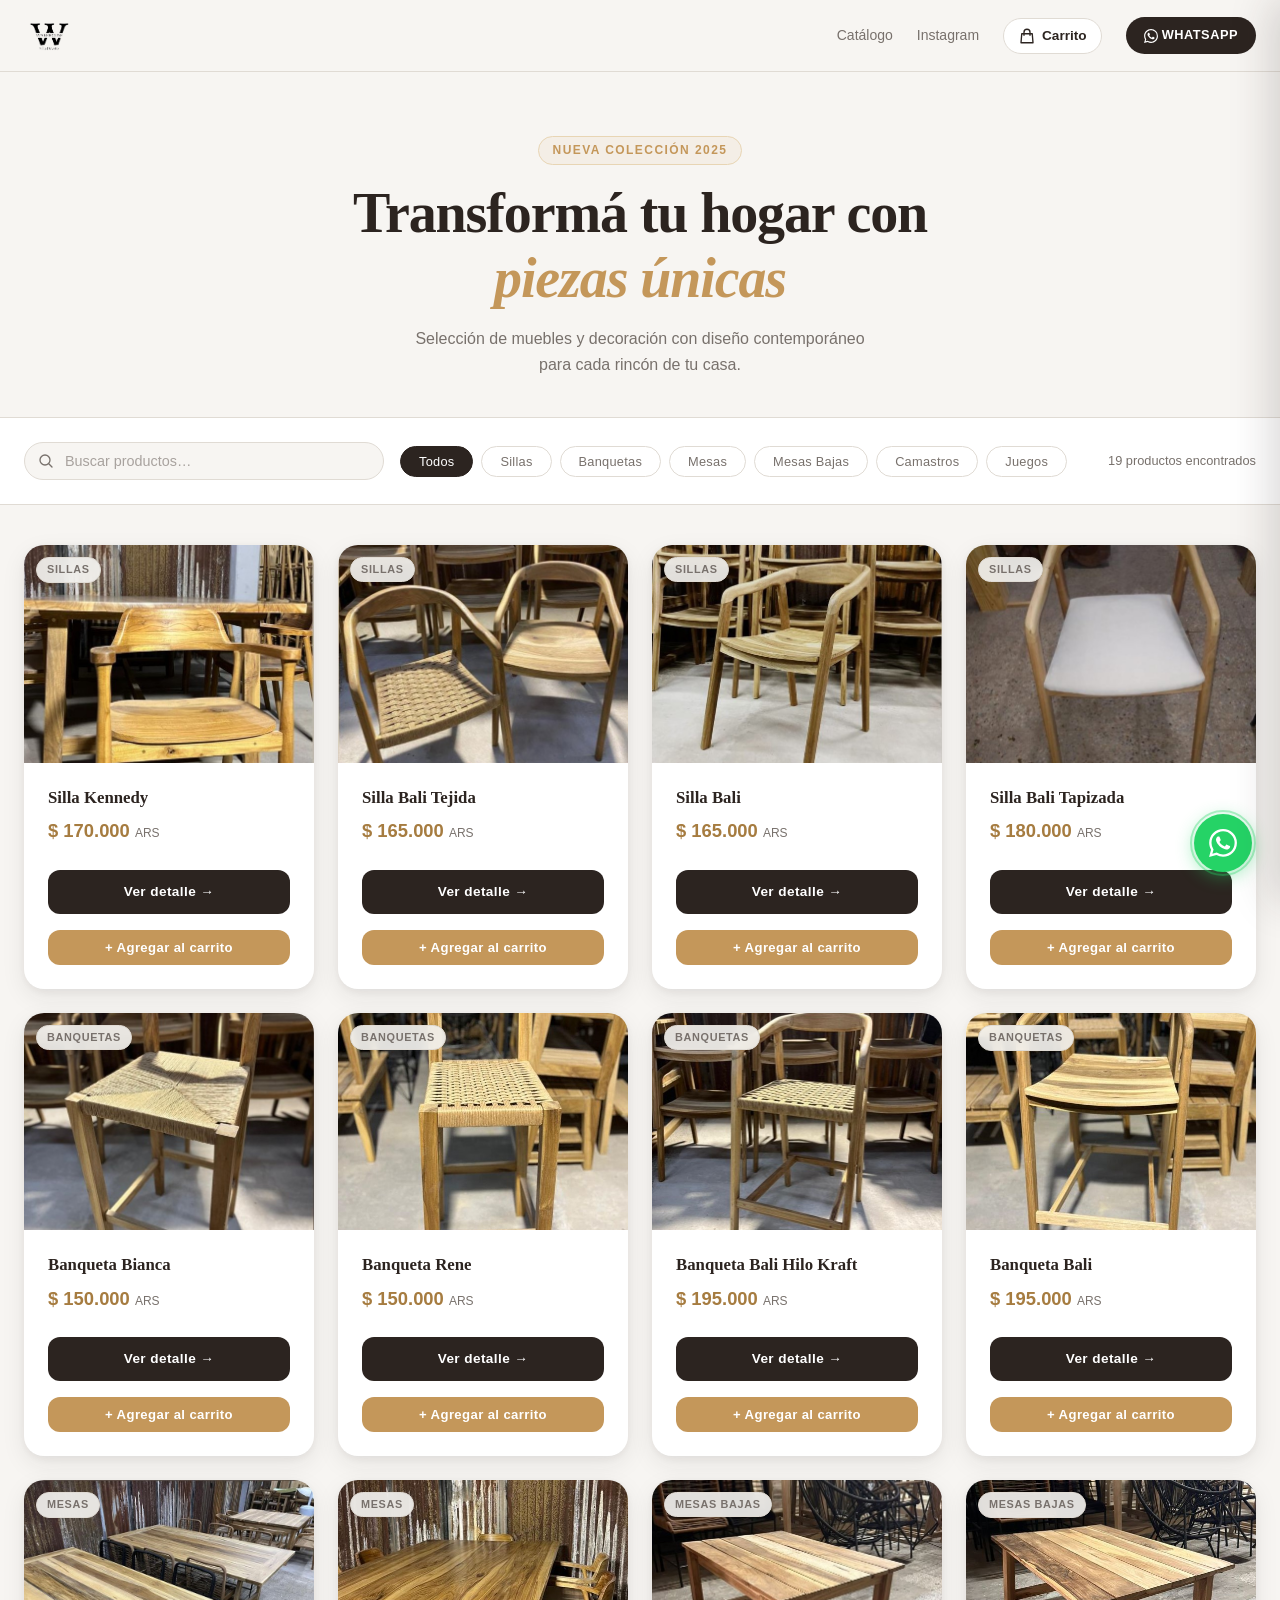
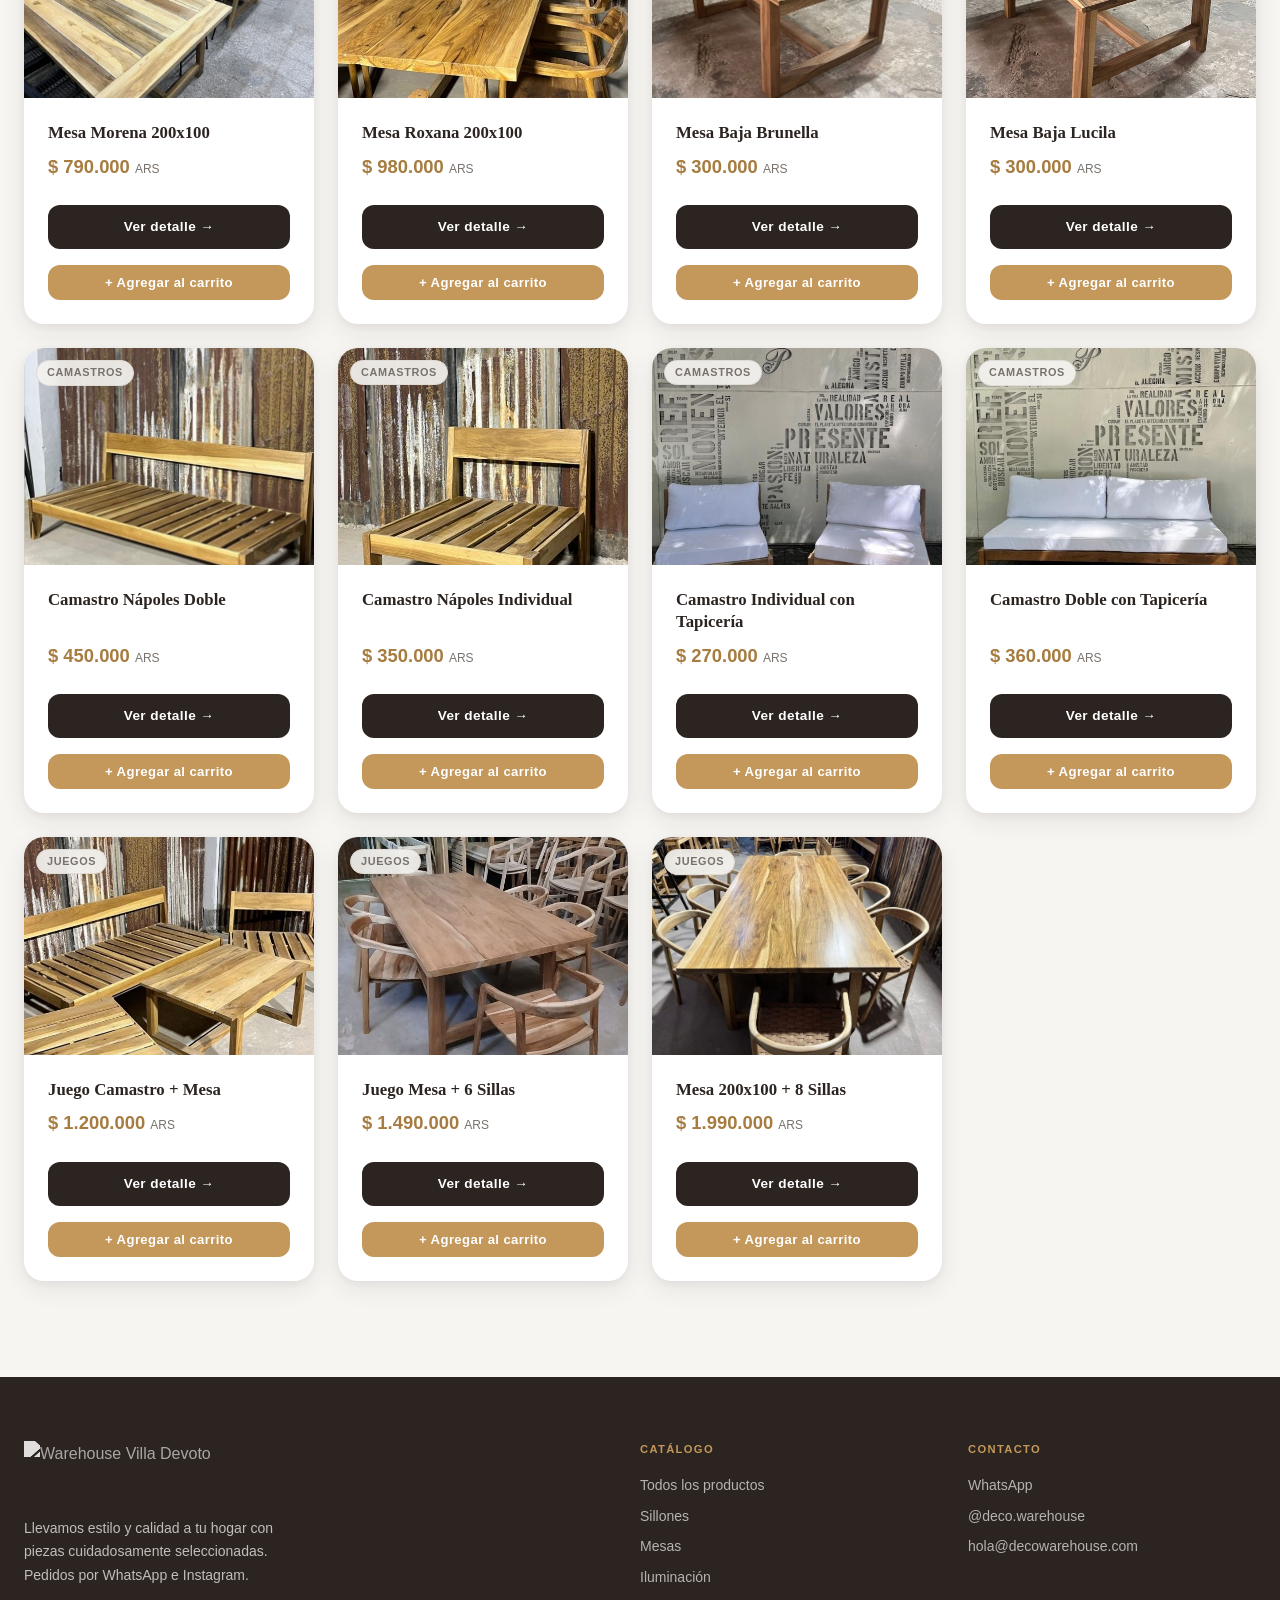
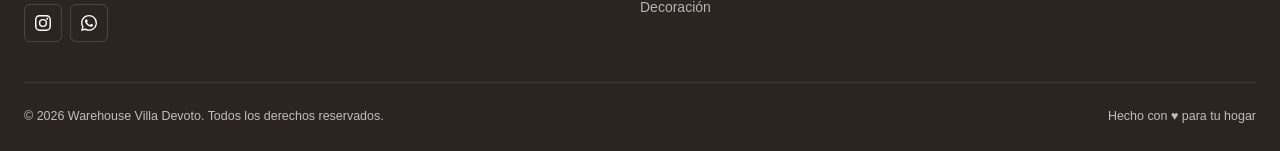
==== index.html @ ce3602b5 "Agrego archivos de la web" ====
<!DOCTYPE html>
<html lang="es">
<head>
  <meta charset="UTF-8">
  <meta name="viewport" content="width=device-width, initial-scale=1.0">
  <title>Deco Warehouse — Decoración &amp; Muebles</title>
  <meta name="description" content="Descubrí nuestra colección de decoración y muebles. Estilo, calidad y diseño para tu hogar.">
  <meta property="og:title"       content="Deco Warehouse — Decoración & Muebles">
  <meta property="og:description" content="Productos exclusivos de decoración y muebles para tu hogar.">
  <meta property="og:type"        content="website">
  <link rel="icon" href="data:image/svg+xml,<svg xmlns='http://www.w3.org/2000/svg' viewBox='0 0 32 32'><rect width='32' height='32' rx='6' fill='%232C2420'/><text x='16' y='23' font-size='18' text-anchor='middle' fill='%23C4975A'>W</text></svg>">
  <link rel="stylesheet" href="style.css">
</head>
<body>

  <!-- ══ HEADER ══ -->
  <header class="site-header">
    <div class="container header-inner">

      <!-- Logo real -->
      <a href="index.html" class="site-logo">
        <img src="images/logo/logo-removebg-preview.png" alt="Warehouse Villa Devoto" class="logo-img">
      </a>

      <!-- Nav -->
      <nav class="header-nav" aria-label="Menú principal">
        <a href="index.html" class="header-link">Catálogo</a>
        <a href="https://www.instagram.com/deco.warehouse" target="_blank" rel="noopener" class="header-link">Instagram</a>

        <!-- Botón carrito -->
        <button class="cart-btn" id="cart-open" aria-label="Abrir carrito">
          <svg viewBox="0 0 24 24" stroke-width="1.8"><path d="M16 11V7a4 4 0 00-8 0v4M5 9h14l1 12H4L5 9z" stroke-linecap="round" stroke-linejoin="round"/></svg>
          Carrito
          <span class="cart-badge" id="cart-badge">0</span>
        </button>

        <a
          href="https://wa.me/5491161507530?text=Hola%2C%20me%20gustar%C3%ADa%20conocer%20m%C3%A1s%20sobre%20sus%20productos."
          target="_blank" rel="noopener" class="header-cta"
        >
          <svg viewBox="0 0 24 24" xmlns="http://www.w3.org/2000/svg">
            <path d="M17.472 14.382c-.297-.149-1.758-.867-2.03-.967-.273-.099-.471-.148-.67.15-.197.297-.767.966-.94 1.164-.173.199-.347.223-.644.075-.297-.15-1.255-.463-2.39-1.475-.883-.788-1.48-1.761-1.653-2.059-.173-.297-.018-.458.13-.606.134-.133.298-.347.446-.52.149-.174.198-.298.298-.497.099-.198.05-.371-.025-.52-.075-.149-.669-1.612-.916-2.207-.242-.579-.487-.5-.669-.51-.173-.008-.371-.01-.57-.01-.198 0-.52.074-.792.372-.272.297-1.04 1.016-1.04 2.479 0 1.462 1.065 2.875 1.213 3.074.149.198 2.096 3.2 5.077 4.487.709.306 1.262.489 1.694.625.712.227 1.36.195 1.871.118.571-.085 1.758-.719 2.006-1.413.248-.694.248-1.289.173-1.413-.074-.124-.272-.198-.57-.347m-5.421 7.403h-.004a9.87 9.87 0 01-5.031-1.378l-.361-.214-3.741.982.998-3.648-.235-.374a9.86 9.86 0 01-1.51-5.26c.001-5.45 4.436-9.884 9.888-9.884 2.64 0 5.122 1.03 6.988 2.898a9.825 9.825 0 012.893 6.994c-.003 5.45-4.437 9.884-9.885 9.884m8.413-18.297A11.815 11.815 0 0012.05 0C5.495 0 .16 5.335.157 11.892c0 2.096.547 4.142 1.588 5.945L.057 24l6.305-1.654a11.882 11.882 0 005.683 1.448h.005c6.554 0 11.89-5.335 11.893-11.893a11.821 11.821 0 00-3.48-8.413z"/>
          </svg>
          WhatsApp
        </a>
      </nav>
    </div>
  </header>

  <main>

    <!-- ══ HERO ══ -->
    <section class="hero">
      <div class="container">
        <p class="hero-eyebrow">Nueva colección 2025</p>
        <h1 class="hero-title">Transformá tu hogar con <em>piezas únicas</em></h1>
        <p class="hero-subtitle">
          Selección de muebles y decoración con diseño contemporáneo para cada rincón de tu casa.
        </p>
      </div>
    </section>

    <!-- ══ FILTROS ══ -->
    <div class="catalog-toolbar">
      <div class="container toolbar-inner">
        <div class="search-wrap">
          <svg viewBox="0 0 24 24" fill="none" stroke-width="2">
            <path d="M21 21l-5.197-5.197m0 0A7.5 7.5 0 105.196 15.803 7.5 7.5 0 0015.803 15.803z" stroke-linecap="round" stroke-linejoin="round"/>
          </svg>
          <input type="search" id="buscador" placeholder="Buscar productos…" aria-label="Buscar productos" autocomplete="off">
        </div>
        <div class="filter-chips" id="filter-chips" role="group" aria-label="Filtrar por categoría"></div>
        <p id="contador-resultados" aria-live="polite"></p>
      </div>
    </div>

    <!-- ══ GRILLA ══ -->
    <section class="catalog-section" aria-label="Catálogo de productos">
      <div class="container">
        <div id="grilla-productos" role="list">
          <div class="page-loading">
            <div class="spinner"></div>
            <p>Cargando productos…</p>
          </div>
        </div>
      </div>
    </section>

  </main>

  <!-- ══ FOOTER ══ -->
  <footer class="site-footer" aria-label="Pie de página">
    <div class="container">
      <div class="footer-inner">
        <div class="footer-brand">
          <a href="index.html" class="site-logo">
            <img src="logo.png" alt="Warehouse Villa Devoto" class="footer-logo-img">
          </a>
          <p class="footer-desc">
            Llevamos estilo y calidad a tu hogar con piezas cuidadosamente seleccionadas. Pedidos por WhatsApp e Instagram.
          </p>
          <div class="footer-social">
            <a href="https://www.instagram.com/deco.warehouse" target="_blank" rel="noopener" class="social-icon" aria-label="Instagram">
              <svg viewBox="0 0 24 24" xmlns="http://www.w3.org/2000/svg"><path d="M12 2.163c3.204 0 3.584.012 4.85.07 3.252.148 4.771 1.691 4.919 4.919.058 1.265.069 1.645.069 4.849 0 3.205-.012 3.584-.069 4.849-.149 3.225-1.664 4.771-4.919 4.919-1.266.058-1.644.07-4.85.07-3.204 0-3.584-.012-4.849-.07-3.26-.149-4.771-1.699-4.919-4.92-.058-1.265-.07-1.644-.07-4.849 0-3.204.013-3.583.07-4.849.149-3.227 1.664-4.771 4.919-4.919 1.266-.057 1.645-.069 4.849-.069zM12 0C8.741 0 8.333.014 7.053.072 2.695.272.273 2.69.073 7.052.014 8.333 0 8.741 0 12c0 3.259.014 3.668.072 4.948.2 4.358 2.618 6.78 6.98 6.98C8.333 23.986 8.741 24 12 24c3.259 0 3.668-.014 4.948-.072 4.354-.2 6.782-2.618 6.979-6.98.059-1.28.073-1.689.073-4.948 0-3.259-.014-3.667-.072-4.947-.196-4.354-2.617-6.78-6.979-6.98C15.668.014 15.259 0 12 0zm0 5.838a6.162 6.162 0 100 12.324 6.162 6.162 0 000-12.324zM12 16a4 4 0 110-8 4 4 0 010 8zm6.406-11.845a1.44 1.44 0 100 2.881 1.44 1.44 0 000-2.881z"/></svg>
            </a>
            <a href="https://wa.me/5491161507530" target="_blank" rel="noopener" class="social-icon" aria-label="WhatsApp">
              <svg viewBox="0 0 24 24" xmlns="http://www.w3.org/2000/svg"><path d="M17.472 14.382c-.297-.149-1.758-.867-2.03-.967-.273-.099-.471-.148-.67.15-.197.297-.767.966-.94 1.164-.173.199-.347.223-.644.075-.297-.15-1.255-.463-2.39-1.475-.883-.788-1.48-1.761-1.653-2.059-.173-.297-.018-.458.13-.606.134-.133.298-.347.446-.52.149-.174.198-.298.298-.497.099-.198.05-.371-.025-.52-.075-.149-.669-1.612-.916-2.207-.242-.579-.487-.5-.669-.51-.173-.008-.371-.01-.57-.01-.198 0-.52.074-.792.372-.272.297-1.04 1.016-1.04 2.479 0 1.462 1.065 2.875 1.213 3.074.149.198 2.096 3.2 5.077 4.487.709.306 1.262.489 1.694.625.712.227 1.36.195 1.871.118.571-.085 1.758-.719 2.006-1.413.248-.694.248-1.289.173-1.413-.074-.124-.272-.198-.57-.347m-5.421 7.403h-.004a9.87 9.87 0 01-5.031-1.378l-.361-.214-3.741.982.998-3.648-.235-.374a9.86 9.86 0 01-1.51-5.26c.001-5.45 4.436-9.884 9.888-9.884 2.64 0 5.122 1.03 6.988 2.898a9.825 9.825 0 012.893 6.994c-.003 5.45-4.437 9.884-9.885 9.884m8.413-18.297A11.815 11.815 0 0012.05 0C5.495 0 .16 5.335.157 11.892c0 2.096.547 4.142 1.588 5.945L.057 24l6.305-1.654a11.882 11.882 0 005.683 1.448h.005c6.554 0 11.89-5.335 11.893-11.893a11.821 11.821 0 00-3.48-8.413z"/></svg>
            </a>
          </div>
        </div>
        <div>
          <p class="footer-heading">Catálogo</p>
          <nav class="footer-links">
            <a href="index.html">Todos los productos</a>
            <a href="index.html">Sillones</a>
            <a href="index.html">Mesas</a>
            <a href="index.html">Iluminación</a>
            <a href="index.html">Decoración</a>
          </nav>
        </div>
        <div>
          <p class="footer-heading">Contacto</p>
          <nav class="footer-links">
            <a href="https://wa.me/5491161507530" target="_blank" rel="noopener">WhatsApp</a>
            <a href="https://www.instagram.com/deco.warehouse" target="_blank" rel="noopener">@deco.warehouse</a>
            <a href="mailto:hola@decowarehouse.com">hola@decowarehouse.com</a>
          </nav>
        </div>
      </div>
      <div class="footer-bottom">
        <span>© <script>document.write(new Date().getFullYear())</script> Warehouse Villa Devoto. Todos los derechos reservados.</span>
        <span>Hecho con ♥ para tu hogar</span>
      </div>
    </div>
  </footer>

  <!-- ══ BOTÓN FLOTANTE WHATSAPP ══ -->
  <a id="wa-float" href="#" target="_blank" rel="noopener noreferrer" class="whatsapp-float" aria-label="Contactar por WhatsApp">
    <svg viewBox="0 0 24 24" xmlns="http://www.w3.org/2000/svg"><path d="M17.472 14.382c-.297-.149-1.758-.867-2.03-.967-.273-.099-.471-.148-.67.15-.197.297-.767.966-.94 1.164-.173.199-.347.223-.644.075-.297-.15-1.255-.463-2.39-1.475-.883-.788-1.48-1.761-1.653-2.059-.173-.297-.018-.458.13-.606.134-.133.298-.347.446-.52.149-.174.198-.298.298-.497.099-.198.05-.371-.025-.52-.075-.149-.669-1.612-.916-2.207-.242-.579-.487-.5-.669-.51-.173-.008-.371-.01-.57-.01-.198 0-.52.074-.792.372-.272.297-1.04 1.016-1.04 2.479 0 1.462 1.065 2.875 1.213 3.074.149.198 2.096 3.2 5.077 4.487.709.306 1.262.489 1.694.625.712.227 1.36.195 1.871.118.571-.085 1.758-.719 2.006-1.413.248-.694.248-1.289.173-1.413-.074-.124-.272-.198-.57-.347m-5.421 7.403h-.004a9.87 9.87 0 01-5.031-1.378l-.361-.214-3.741.982.998-3.648-.235-.374a9.86 9.86 0 01-1.51-5.26c.001-5.45 4.436-9.884 9.888-9.884 2.64 0 5.122 1.03 6.988 2.898a9.825 9.825 0 012.893 6.994c-.003 5.45-4.437 9.884-9.885 9.884m8.413-18.297A11.815 11.815 0 0012.05 0C5.495 0 .16 5.335.157 11.892c0 2.096.547 4.142 1.588 5.945L.057 24l6.305-1.654a11.882 11.882 0 005.683 1.448h.005c6.554 0 11.89-5.335 11.893-11.893a11.821 11.821 0 00-3.48-8.413z"/></svg>
  </a>

  <!-- ══ CARRITO DRAWER ══ -->
  <div class="cart-overlay" id="cart-overlay"></div>
  <aside class="cart-drawer" id="cart-drawer" aria-label="Carrito de compras">
    <div class="cart-header">
      <h2>Tu carrito</h2>
      <button class="cart-close" id="cart-close" aria-label="Cerrar carrito">
        <svg viewBox="0 0 24 24"><path d="M6 18L18 6M6 6l12 12" stroke-linecap="round" stroke-linejoin="round"/></svg>
      </button>
    </div>

    <div class="cart-items" id="cart-items">
      <div class="cart-empty">
        <svg viewBox="0 0 24 24"><path d="M16 11V7a4 4 0 00-8 0v4M5 9h14l1 12H4L5 9z" stroke-linecap="round" stroke-linejoin="round"/></svg>
        <h3>Tu carrito está vacío</h3>
        <p>Explorá el catálogo y agregá productos.</p>
      </div>
    </div>

    <div class="cart-footer" id="cart-footer" style="display:none;">
      <div class="cart-total-row">
        <span class="cart-total-label">Total del pedido</span>
        <span class="cart-total-amount" id="cart-total">$0</span>
      </div>
      <button class="btn-checkout" id="cart-checkout">
        <svg viewBox="0 0 24 24" xmlns="http://www.w3.org/2000/svg"><path d="M17.472 14.382c-.297-.149-1.758-.867-2.03-.967-.273-.099-.471-.148-.67.15-.197.297-.767.966-.94 1.164-.173.199-.347.223-.644.075-.297-.15-1.255-.463-2.39-1.475-.883-.788-1.48-1.761-1.653-2.059-.173-.297-.018-.458.13-.606.134-.133.298-.347.446-.52.149-.174.198-.298.298-.497.099-.198.05-.371-.025-.52-.075-.149-.669-1.612-.916-2.207-.242-.579-.487-.5-.669-.51-.173-.008-.371-.01-.57-.01-.198 0-.52.074-.792.372-.272.297-1.04 1.016-1.04 2.479 0 1.462 1.065 2.875 1.213 3.074.149.198 2.096 3.2 5.077 4.487.709.306 1.262.489 1.694.625.712.227 1.36.195 1.871.118.571-.085 1.758-.719 2.006-1.413.248-.694.248-1.289.173-1.413-.074-.124-.272-.198-.57-.347m-5.421 7.403h-.004a9.87 9.87 0 01-5.031-1.378l-.361-.214-3.741.982.998-3.648-.235-.374a9.86 9.86 0 01-1.51-5.26c.001-5.45 4.436-9.884 9.888-9.884 2.64 0 5.122 1.03 6.988 2.898a9.825 9.825 0 012.893 6.994c-.003 5.45-4.437 9.884-9.885 9.884m8.413-18.297A11.815 11.815 0 0012.05 0C5.495 0 .16 5.335.157 11.892c0 2.096.547 4.142 1.588 5.945L.057 24l6.305-1.654a11.882 11.882 0 005.683 1.448h.005c6.554 0 11.89-5.335 11.893-11.893a11.821 11.821 0 00-3.48-8.413z"/></svg>
        Confirmar pedido por WhatsApp
      </button>
      <p class="cart-note">Te enviamos los detalles del pago y envío por chat</p>
    </div>
  </aside>

  <script src="app.js"></script>
</body>
</html>
---- style.css ----
/* ================================================
   DECO WAREHOUSE — style.css
   Variables → Reset → Base → Layout → Componentes
   ================================================ */

/* ── 1. VARIABLES ── */
:root {
  --color-bg:         #F7F5F2;
  --color-bg-alt:     #EDEAE5;
  --color-surface:    #FFFFFF;
  --color-border:     #E0DBD4;

  --color-text:       #1C1917;
  --color-text-muted: #78716C;
  --color-text-light: #A8A29E;

  --color-primary:    #2C2420;
  --color-accent:     #C4975A;
  --color-accent-light: #E8D5B4;
  --color-accent-dark:  #A67C40;

  --color-whatsapp:   #25D366;
  --color-whatsapp-dark: #128C7E;

  --font-display:  'Playfair Display', Georgia, serif;
  --font-body:     'DM Sans', 'Segoe UI', sans-serif;

  --space-xs:   4px;
  --space-sm:   8px;
  --space-md:   16px;
  --space-lg:   24px;
  --space-xl:   40px;
  --space-2xl:  64px;
  --space-3xl:  96px;

  --radius-sm:  6px;
  --radius-md:  12px;
  --radius-lg:  20px;
  --radius-full: 999px;

  --shadow-card: 0 2px 8px rgba(44,36,32,.06), 0 8px 24px rgba(44,36,32,.08);
  --shadow-hover: 0 4px 16px rgba(44,36,32,.1), 0 16px 40px rgba(44,36,32,.12);
  --shadow-btn:  0 4px 12px rgba(196,151,90,.35);

  --transition-fast: 180ms ease;
  --transition-base: 300ms cubic-bezier(0.4, 0, 0.2, 1);
  --transition-slow: 500ms cubic-bezier(0.4, 0, 0.2, 1);

  --max-width: 1280px;
  --header-h: 72px;
}

/* ── 2. RESET ── */
*, *::before, *::after { box-sizing: border-box; margin: 0; padding: 0; }
html { scroll-behavior: smooth; -webkit-font-smoothing: antialiased; }
body {
  font-family: var(--font-body);
  background: var(--color-bg);
  color: var(--color-text);
  line-height: 1.6;
  min-height: 100vh;
  display: flex;
  flex-direction: column;
}
img { display: block; max-width: 100%; }
a  { text-decoration: none; color: inherit; }
ul { list-style: none; }
button { cursor: pointer; border: none; background: none; font-family: inherit; }

/* ── 3. GOOGLE FONTS ── */
@import url('https://fonts.googleapis.com/css2?family=Playfair+Display:wght@400;500;600;700&family=DM+Sans:wght@300;400;500;600&display=swap');

/* ── 4. UTILIDADES ── */
.container {
  width: 100%;
  max-width: var(--max-width);
  margin: 0 auto;
  padding: 0 var(--space-lg);
}
.sr-only {
  position: absolute; width: 1px; height: 1px;
  overflow: hidden; clip: rect(0,0,0,0); white-space: nowrap;
}

/* ── 5. HEADER ── */
.site-header {
  position: sticky;
  top: 0;
  z-index: 100;
  height: var(--header-h);
  background: rgba(247,245,242,.92);
  backdrop-filter: blur(12px);
  border-bottom: 1px solid var(--color-border);
  display: flex;
  align-items: center;
}
.header-inner {
  display: flex;
  align-items: center;
  justify-content: space-between;
  gap: var(--space-lg);
  width: 100%;
}
.site-logo {
  display: flex;
  align-items: center;
  gap: var(--space-sm);
  text-decoration: none;
}
/* Logo image (real logo) */
.logo-img {
  height: 52px;
  width: auto;
  object-fit: contain;
  display: block;
}
/* Fallback mark (hidden when logo img loads) */
.logo-mark {
  width: 38px;
  height: 38px;
  background: var(--color-primary);
  border-radius: var(--radius-sm);
  display: grid;
  place-items: center;
  flex-shrink: 0;
}
.logo-mark svg { width: 20px; height: 20px; fill: var(--color-accent); }
.logo-text { line-height: 1.15; }
.logo-name {
  font-family: var(--font-display);
  font-size: 1.1rem;
  font-weight: 600;
  color: var(--color-primary);
  letter-spacing: -.01em;
}
.logo-tagline {
  font-size: .68rem;
  color: var(--color-text-muted);
  letter-spacing: .08em;
  text-transform: uppercase;
}
.header-nav {
  display: flex;
  align-items: center;
  gap: var(--space-lg);
}
.header-link {
  font-size: .875rem;
  font-weight: 500;
  color: var(--color-text-muted);
  transition: color var(--transition-fast);
}
.header-link:hover { color: var(--color-primary); }
.header-cta {
  display: inline-flex;
  align-items: center;
  gap: var(--space-xs);
  background: var(--color-primary);
  color: #fff;
  font-size: .8rem;
  font-weight: 600;
  letter-spacing: .04em;
  text-transform: uppercase;
  padding: 8px 18px;
  border-radius: var(--radius-full);
  transition: background var(--transition-fast), transform var(--transition-fast);
}
.header-cta:hover { background: var(--color-accent); transform: translateY(-1px); }
.header-cta svg { width: 14px; height: 14px; fill: currentColor; }

/* ── CART BUTTON in header ── */
.cart-btn {
  position: relative;
  display: inline-flex;
  align-items: center;
  gap: 6px;
  padding: 8px 14px;
  border-radius: var(--radius-full);
  border: 1.5px solid var(--color-border);
  background: var(--color-surface);
  color: var(--color-primary);
  font-size: .85rem;
  font-weight: 600;
  transition: all var(--transition-fast);
  cursor: pointer;
}
.cart-btn:hover {
  border-color: var(--color-accent);
  color: var(--color-accent);
}
.cart-btn svg { width: 18px; height: 18px; stroke: currentColor; fill: none; }
.cart-badge {
  display: none;
  position: absolute;
  top: -6px;
  right: -6px;
  background: var(--color-accent);
  color: #fff;
  font-size: .65rem;
  font-weight: 700;
  width: 18px;
  height: 18px;
  border-radius: 50%;
  align-items: center;
  justify-content: center;
  line-height: 1;
}
.cart-badge.visible { display: flex; }

/* ── CART SIDEBAR OVERLAY ── */
.cart-overlay {
  position: fixed;
  inset: 0;
  z-index: 300;
  background: rgba(28,25,23,.45);
  backdrop-filter: blur(3px);
  opacity: 0;
  pointer-events: none;
  transition: opacity var(--transition-base);
}
.cart-overlay.open {
  opacity: 1;
  pointer-events: all;
}

/* Cart drawer */
.cart-drawer {
  position: fixed;
  top: 0;
  right: 0;
  z-index: 310;
  height: 100dvh;
  width: min(420px, 100vw);
  background: var(--color-surface);
  box-shadow: -8px 0 40px rgba(44,36,32,.18);
  display: flex;
  flex-direction: column;
  transform: translateX(100%);
  transition: transform var(--transition-base);
}
.cart-drawer.open { transform: translateX(0); }

.cart-header {
  display: flex;
  align-items: center;
  justify-content: space-between;
  padding: var(--space-lg);
  border-bottom: 1px solid var(--color-border);
  flex-shrink: 0;
}
.cart-header h2 {
  font-family: var(--font-display);
  font-size: 1.3rem;
  font-weight: 600;
  color: var(--color-primary);
}
.cart-close {
  width: 36px;
  height: 36px;
  border-radius: 50%;
  background: var(--color-bg);
  border: 1px solid var(--color-border);
  display: grid;
  place-items: center;
  cursor: pointer;
  transition: background var(--transition-fast);
}
.cart-close:hover { background: var(--color-bg-alt); }
.cart-close svg { width: 16px; height: 16px; stroke: var(--color-text-muted); fill: none; stroke-width: 2; stroke-linecap: round; }

.cart-items {
  flex: 1;
  overflow-y: auto;
  padding: var(--space-md);
  display: flex;
  flex-direction: column;
  gap: var(--space-md);
}

.cart-empty {
  flex: 1;
  display: flex;
  flex-direction: column;
  align-items: center;
  justify-content: center;
  gap: var(--space-md);
  color: var(--color-text-muted);
  text-align: center;
  padding: var(--space-2xl);
}
.cart-empty svg { width: 56px; height: 56px; stroke: var(--color-border); fill: none; stroke-width: 1.5; }
.cart-empty h3 { font-family: var(--font-display); font-size: 1.15rem; color: var(--color-text); }

.cart-item {
  display: grid;
  grid-template-columns: 72px 1fr auto;
  gap: var(--space-md);
  align-items: center;
  padding: var(--space-md);
  background: var(--color-bg);
  border-radius: var(--radius-md);
  border: 1px solid var(--color-border);
  animation: fadeInUp .25s ease;
}
.cart-item-img {
  width: 72px;
  height: 72px;
  border-radius: var(--radius-sm);
  object-fit: cover;
  background: var(--color-bg-alt);
}
.cart-item-info { min-width: 0; }
.cart-item-name {
  font-family: var(--font-display);
  font-size: .9rem;
  font-weight: 600;
  color: var(--color-primary);
  white-space: nowrap;
  overflow: hidden;
  text-overflow: ellipsis;
}
.cart-item-price {
  font-size: .85rem;
  color: var(--color-accent-dark);
  font-weight: 600;
  margin-top: 2px;
}
.cart-item-qty {
  display: flex;
  align-items: center;
  gap: 6px;
  margin-top: 8px;
}
.qty-btn {
  width: 24px;
  height: 24px;
  border-radius: 50%;
  background: var(--color-surface);
  border: 1px solid var(--color-border);
  display: grid;
  place-items: center;
  cursor: pointer;
  font-size: .85rem;
  font-weight: 700;
  color: var(--color-primary);
  transition: all var(--transition-fast);
  line-height: 1;
}
.qty-btn:hover { background: var(--color-primary); color: #fff; border-color: var(--color-primary); }
.qty-num { font-size: .85rem; font-weight: 600; min-width: 18px; text-align: center; }
.cart-item-remove {
  width: 28px;
  height: 28px;
  border-radius: 50%;
  background: transparent;
  border: 1px solid transparent;
  display: grid;
  place-items: center;
  cursor: pointer;
  color: var(--color-text-light);
  transition: all var(--transition-fast);
  align-self: start;
}
.cart-item-remove:hover { background: #fee2e2; border-color: #fca5a5; color: #ef4444; }
.cart-item-remove svg { width: 14px; height: 14px; stroke: currentColor; fill: none; stroke-width: 2; stroke-linecap: round; }

.cart-footer {
  padding: var(--space-lg);
  border-top: 1px solid var(--color-border);
  flex-shrink: 0;
  display: flex;
  flex-direction: column;
  gap: var(--space-md);
  background: var(--color-bg);
}
.cart-total-row {
  display: flex;
  justify-content: space-between;
  align-items: center;
}
.cart-total-label {
  font-size: .85rem;
  color: var(--color-text-muted);
  font-weight: 500;
}
.cart-total-amount {
  font-family: var(--font-display);
  font-size: 1.4rem;
  font-weight: 700;
  color: var(--color-primary);
}
.btn-checkout {
  display: inline-flex;
  align-items: center;
  justify-content: center;
  gap: 10px;
  width: 100%;
  padding: 16px;
  background: var(--color-whatsapp);
  color: #fff;
  border-radius: var(--radius-md);
  font-size: 1rem;
  font-weight: 600;
  letter-spacing: .02em;
  transition: background var(--transition-fast), transform var(--transition-fast), box-shadow var(--transition-fast);
  box-shadow: 0 4px 14px rgba(37,211,102,.35);
  cursor: pointer;
  border: none;
  text-decoration: none;
}
.btn-checkout:hover {
  background: var(--color-whatsapp-dark);
  transform: translateY(-2px);
  box-shadow: 0 8px 24px rgba(37,211,102,.4);
}
.btn-checkout svg { width: 20px; height: 20px; fill: #fff; }
.btn-checkout:disabled {
  background: var(--color-border);
  box-shadow: none;
  cursor: not-allowed;
  transform: none;
  color: var(--color-text-muted);
}
.cart-note {
  font-size: .72rem;
  color: var(--color-text-light);
  text-align: center;
}

/* Add to cart button */
.btn-agregar {
  display: block;
  width: 100%;
  text-align: center;
  margin-top: var(--space-sm);
  padding: 10px;
  background: var(--color-accent);
  color: #fff;
  border-radius: var(--radius-md);
  font-size: .82rem;
  font-weight: 600;
  letter-spacing: .03em;
  transition: background var(--transition-fast), transform var(--transition-fast);
  cursor: pointer;
  border: none;
}
.btn-agregar:hover { background: var(--color-accent-dark); transform: translateY(-1px); }
.btn-agregar.added {
  background: var(--color-primary);
}

/* Toast notification */
.toast {
  position: fixed;
  bottom: 100px;
  right: 28px;
  z-index: 400;
  background: var(--color-primary);
  color: #fff;
  padding: 12px 20px;
  border-radius: var(--radius-md);
  font-size: .875rem;
  font-weight: 500;
  box-shadow: var(--shadow-hover);
  transform: translateY(20px);
  opacity: 0;
  pointer-events: none;
  transition: all var(--transition-base);
  display: flex;
  align-items: center;
  gap: 8px;
}
.toast.show {
  opacity: 1;
  transform: translateY(0);
}
.toast svg { width: 16px; height: 16px; fill: var(--color-accent); flex-shrink: 0; }

/* ── 6. HERO ── */
.hero {
  padding: var(--space-2xl) 0 var(--space-xl);
  text-align: center;
}
.hero-eyebrow {
  display: inline-block;
  font-size: .75rem;
  font-weight: 600;
  letter-spacing: .12em;
  text-transform: uppercase;
  color: var(--color-accent);
  margin-bottom: var(--space-md);
  padding: 4px 14px;
  border: 1px solid var(--color-accent-light);
  border-radius: var(--radius-full);
  background: rgba(196,151,90,.08);
}
.hero-title {
  font-family: var(--font-display);
  font-size: clamp(2rem, 5vw, 3.5rem);
  font-weight: 700;
  color: var(--color-primary);
  line-height: 1.15;
  letter-spacing: -.02em;
  max-width: 700px;
  margin: 0 auto var(--space-md);
}
.hero-title em { font-style: italic; color: var(--color-accent); }
.hero-subtitle {
  font-size: 1rem;
  color: var(--color-text-muted);
  max-width: 480px;
  margin: 0 auto;
}

/* ── 7. BARRA DE FILTROS ── */
.catalog-toolbar {
  padding: var(--space-lg) 0;
  border-top: 1px solid var(--color-border);
  border-bottom: 1px solid var(--color-border);
  background: var(--color-surface);
  margin-bottom: var(--space-xl);
}
.toolbar-inner {
  display: flex;
  flex-wrap: wrap;
  align-items: center;
  gap: var(--space-md);
}
.search-wrap {
  position: relative;
  flex: 1;
  min-width: 220px;
  max-width: 360px;
}
.search-wrap svg {
  position: absolute;
  left: 14px;
  top: 50%;
  transform: translateY(-50%);
  width: 16px;
  height: 16px;
  stroke: var(--color-text-muted);
  pointer-events: none;
}
#buscador {
  width: 100%;
  padding: 10px 14px 10px 40px;
  border: 1.5px solid var(--color-border);
  border-radius: var(--radius-full);
  background: var(--color-bg);
  font-size: .9rem;
  font-family: var(--font-body);
  color: var(--color-text);
  transition: border-color var(--transition-fast), box-shadow var(--transition-fast);
  outline: none;
}
#buscador::placeholder { color: var(--color-text-light); }
#buscador:focus {
  border-color: var(--color-accent);
  box-shadow: 0 0 0 3px rgba(196,151,90,.15);
}
.filter-chips {
  display: flex;
  flex-wrap: wrap;
  gap: var(--space-sm);
  flex: 1;
}
.chip {
  padding: 7px 18px;
  border-radius: var(--radius-full);
  font-size: .8rem;
  font-weight: 500;
  letter-spacing: .02em;
  border: 1.5px solid var(--color-border);
  background: transparent;
  color: var(--color-text-muted);
  transition: all var(--transition-fast);
}
.chip:hover { border-color: var(--color-accent); color: var(--color-accent); }
.chip.active {
  background: var(--color-primary);
  border-color: var(--color-primary);
  color: #fff;
}
#contador-resultados {
  font-size: .8rem;
  color: var(--color-text-muted);
  white-space: nowrap;
  margin-left: auto;
}

/* ── 8. GRILLA DE PRODUCTOS ── */
.catalog-section { padding-bottom: var(--space-3xl); flex: 1; }
#grilla-productos {
  display: grid;
  grid-template-columns: repeat(auto-fill, minmax(260px, 1fr));
  gap: var(--space-lg);
}
.product-card {
  background: var(--color-surface);
  border-radius: var(--radius-lg);
  overflow: hidden;
  box-shadow: var(--shadow-card);
  transition: box-shadow var(--transition-base), transform var(--transition-base);
  animation: fadeInUp .45s ease both;
  display: flex;
  flex-direction: column;
}
.product-card:hover {
  box-shadow: var(--shadow-hover);
  transform: translateY(-5px);
}
@keyframes fadeInUp {
  from { opacity: 0; transform: translateY(20px); }
  to   { opacity: 1; transform: translateY(0);    }
}
.card-img-wrap {
  position: relative;
  aspect-ratio: 4/3;
  overflow: hidden;
  background: var(--color-bg-alt);
}
.card-img-wrap img {
  width: 100%;
  height: 100%;
  object-fit: cover;
  transition: transform var(--transition-slow);
}
.product-card:hover .card-img-wrap img { transform: scale(1.06); }
.card-badge {
  position: absolute;
  top: 12px;
  left: 12px;
  background: rgba(247,245,242,.9);
  backdrop-filter: blur(6px);
  border: 1px solid var(--color-border);
  border-radius: var(--radius-full);
  font-size: .68rem;
  font-weight: 600;
  letter-spacing: .06em;
  text-transform: uppercase;
  color: var(--color-text-muted);
  padding: 3px 10px;
}
.card-body {
  padding: var(--space-lg);
  display: flex;
  flex-direction: column;
  gap: var(--space-sm);
  flex: 1;
}
.card-name {
  font-family: var(--font-display);
  font-size: 1.05rem;
  font-weight: 600;
  color: var(--color-primary);
  line-height: 1.3;
}
.card-price {
  font-size: 1.15rem;
  font-weight: 600;
  color: var(--color-accent-dark);
  margin-top: auto;
}
.card-price span { font-size: .75rem; font-weight: 400; color: var(--color-text-muted); }
.card-actions {
  display: flex;
  flex-direction: column;
  gap: var(--space-sm);
  margin-top: var(--space-md);
}
.btn-ver {
  display: block;
  width: 100%;
  text-align: center;
  padding: 11px;
  background: var(--color-primary);
  color: #fff;
  border-radius: var(--radius-md);
  font-size: .85rem;
  font-weight: 600;
  letter-spacing: .03em;
  transition: background var(--transition-fast), transform var(--transition-fast);
}
.btn-ver:hover { background: var(--color-accent); transform: translateY(-1px); }

.empty-state {
  grid-column: 1/-1;
  text-align: center;
  padding: var(--space-3xl) var(--space-lg);
  color: var(--color-text-muted);
}
.empty-state svg { width: 56px; height: 56px; stroke: var(--color-border); margin: 0 auto var(--space-lg); }
.empty-state h3 { font-family: var(--font-display); font-size: 1.3rem; color: var(--color-text); margin-bottom: var(--space-sm); }

/* ── 9. PÁGINA DE PRODUCTO ── */
.back-link {
  display: inline-flex;
  align-items: center;
  gap: 6px;
  font-size: .85rem;
  font-weight: 500;
  color: var(--color-text-muted);
  padding: var(--space-lg) 0;
  transition: color var(--transition-fast);
}
.back-link:hover { color: var(--color-primary); }
.back-link svg { width: 16px; height: 16px; stroke: currentColor; }
.product-detail {
  display: grid;
  grid-template-columns: 1fr;
  gap: var(--space-2xl);
  padding-bottom: var(--space-3xl);
}
@media (min-width: 768px) {
  .product-detail { grid-template-columns: 1fr 1fr; align-items: start; }
}
.detail-img-wrap {
  border-radius: var(--radius-lg);
  overflow: hidden;
  aspect-ratio: 1;
  background: var(--color-bg-alt);
  box-shadow: var(--shadow-card);
  animation: fadeInUp .5s ease both;
}
.detail-img-wrap img {
  width: 100%;
  height: 100%;
  object-fit: cover;
  transition: transform var(--transition-slow);
}
.detail-img-wrap:hover img { transform: scale(1.04); }
.detail-info {
  display: flex;
  flex-direction: column;
  gap: var(--space-lg);
  animation: fadeInUp .55s .1s ease both;
}
.detail-badge {
  display: inline-flex;
  align-items: center;
  gap: 6px;
  font-size: .75rem;
  font-weight: 600;
  letter-spacing: .08em;
  text-transform: uppercase;
  color: var(--color-accent-dark);
  background: rgba(196,151,90,.1);
  border: 1px solid var(--color-accent-light);
  border-radius: var(--radius-full);
  padding: 4px 14px;
  width: fit-content;
}
.detail-name {
  font-family: var(--font-display);
  font-size: clamp(1.6rem, 3vw, 2.4rem);
  font-weight: 700;
  color: var(--color-primary);
  line-height: 1.2;
  letter-spacing: -.02em;
}
.detail-price {
  font-size: 2rem;
  font-weight: 600;
  color: var(--color-accent-dark);
}
.detail-price sup { font-size: 1rem; vertical-align: super; }
.detail-divider { height: 1px; background: var(--color-border); }
.detail-desc-label {
  font-size: .7rem;
  font-weight: 600;
  letter-spacing: .1em;
  text-transform: uppercase;
  color: var(--color-text-light);
  margin-bottom: var(--space-sm);
}
.detail-desc {
  font-size: .95rem;
  color: var(--color-text-muted);
  line-height: 1.75;
}

/* Botón agregar al carrito (detalle) */
.btn-add-detail {
  display: inline-flex;
  align-items: center;
  justify-content: center;
  gap: 10px;
  width: 100%;
  padding: 16px;
  background: var(--color-accent);
  color: #fff;
  border-radius: var(--radius-md);
  font-size: 1rem;
  font-weight: 600;
  letter-spacing: .02em;
  transition: background var(--transition-fast), transform var(--transition-fast), box-shadow var(--transition-fast);
  box-shadow: var(--shadow-btn);
  cursor: pointer;
  border: none;
}
.btn-add-detail:hover {
  background: var(--color-accent-dark);
  transform: translateY(-2px);
  box-shadow: 0 8px 24px rgba(196,151,90,.4);
}
.btn-add-detail svg { width: 20px; height: 20px; stroke: #fff; fill: none; stroke-width: 2; }

/* Botón WhatsApp */
.btn-whatsapp {
  display: inline-flex;
  align-items: center;
  justify-content: center;
  gap: 10px;
  width: 100%;
  padding: 16px;
  background: var(--color-whatsapp);
  color: #fff;
  border-radius: var(--radius-md);
  font-size: 1rem;
  font-weight: 600;
  letter-spacing: .02em;
  transition: background var(--transition-fast), transform var(--transition-fast), box-shadow var(--transition-fast);
  box-shadow: 0 4px 14px rgba(37,211,102,.35);
}
.btn-whatsapp:hover {
  background: var(--color-whatsapp-dark);
  transform: translateY(-2px);
  box-shadow: 0 8px 24px rgba(37,211,102,.4);
}
.btn-whatsapp svg { width: 22px; height: 22px; fill: #fff; }

/* Loading / Error */
.page-loading, .page-error {
  display: flex;
  flex-direction: column;
  align-items: center;
  justify-content: center;
  min-height: 50vh;
  gap: var(--space-lg);
  color: var(--color-text-muted);
}
.spinner {
  width: 40px;
  height: 40px;
  border: 3px solid var(--color-border);
  border-top-color: var(--color-accent);
  border-radius: 50%;
  animation: spin 0.7s linear infinite;
}
@keyframes spin { to { transform: rotate(360deg); } }

/* ── 10. BOTÓN FLOTANTE WHATSAPP ── */
.whatsapp-float {
  position: fixed;
  bottom: 28px;
  right: 28px;
  z-index: 200;
  width: 58px;
  height: 58px;
  background: var(--color-whatsapp);
  border-radius: 50%;
  display: grid;
  place-items: center;
  box-shadow: 0 4px 18px rgba(37,211,102,.45);
  transition: transform var(--transition-fast), box-shadow var(--transition-fast);
  animation: popIn .5s 1s cubic-bezier(0.34, 1.56, 0.64, 1) both;
}
.whatsapp-float:hover {
  transform: scale(1.1) rotate(-6deg);
  box-shadow: 0 8px 28px rgba(37,211,102,.55);
}
.whatsapp-float svg { width: 28px; height: 28px; fill: #fff; }
.whatsapp-float::before {
  content: '';
  position: absolute;
  inset: -4px;
  border-radius: 50%;
  border: 2px solid rgba(37,211,102,.35);
  animation: pulse 2s ease infinite;
}
@keyframes pulse {
  0%, 100% { transform: scale(1); opacity: .8; }
  50%       { transform: scale(1.15); opacity: 0; }
}
@keyframes popIn {
  from { opacity: 0; transform: scale(.4); }
  to   { opacity: 1; transform: scale(1);  }
}

/* ── 11. FOOTER ── */
.site-footer {
  background: var(--color-primary);
  color: rgba(255,255,255,.7);
  padding: var(--space-2xl) 0 var(--space-lg);
  margin-top: auto;
}
.footer-inner {
  display: grid;
  grid-template-columns: 1fr;
  gap: var(--space-xl);
  padding-bottom: var(--space-xl);
  border-bottom: 1px solid rgba(255,255,255,.1);
}
@media (min-width: 640px) {
  .footer-inner { grid-template-columns: 1fr 1fr; }
}
@media (min-width: 900px) {
  .footer-inner { grid-template-columns: 2fr 1fr 1fr; }
}
.footer-brand .logo-name { color: #fff; font-size: 1.25rem; }
.footer-brand .logo-tagline { color: rgba(255,255,255,.45); }
.footer-logo-img { height: 60px; width: auto; filter: brightness(0) invert(1); opacity: .85; }
.footer-desc {
  margin-top: var(--space-md);
  font-size: .875rem;
  line-height: 1.7;
  max-width: 280px;
}
.footer-heading {
  font-size: .7rem;
  font-weight: 600;
  letter-spacing: .12em;
  text-transform: uppercase;
  color: var(--color-accent);
  margin-bottom: var(--space-md);
}
.footer-links { display: flex; flex-direction: column; gap: var(--space-sm); }
.footer-links a {
  font-size: .875rem;
  color: rgba(255,255,255,.65);
  transition: color var(--transition-fast);
}
.footer-links a:hover { color: #fff; }
.footer-social {
  display: flex;
  gap: var(--space-sm);
  margin-top: var(--space-md);
}
.social-icon {
  width: 38px;
  height: 38px;
  border-radius: var(--radius-sm);
  border: 1px solid rgba(255,255,255,.15);
  display: grid;
  place-items: center;
  transition: background var(--transition-fast), border-color var(--transition-fast);
}
.social-icon:hover { background: var(--color-accent); border-color: var(--color-accent); }
.social-icon svg { width: 16px; height: 16px; fill: #fff; }
.footer-bottom {
  padding-top: var(--space-lg);
  font-size: .78rem;
  display: flex;
  flex-wrap: wrap;
  gap: var(--space-sm);
  justify-content: space-between;
  align-items: center;
}
.footer-bottom a { color: var(--color-accent); }

/* ── 12. RESPONSIVE ── */
@media (max-width: 600px) {
  :root { --header-h: 60px; }
  .header-nav .header-link { display: none; }
  #grilla-productos { grid-template-columns: repeat(auto-fill, minmax(160px, 1fr)); gap: var(--space-md); }
  .card-body { padding: var(--space-md); }
  .card-name { font-size: .95rem; }
  .toolbar-inner { flex-direction: column; align-items: stretch; }
  .search-wrap { max-width: 100%; }
  .whatsapp-float { bottom: 18px; right: 18px; width: 52px; height: 52px; }
  .toast { right: 12px; bottom: 90px; }
}
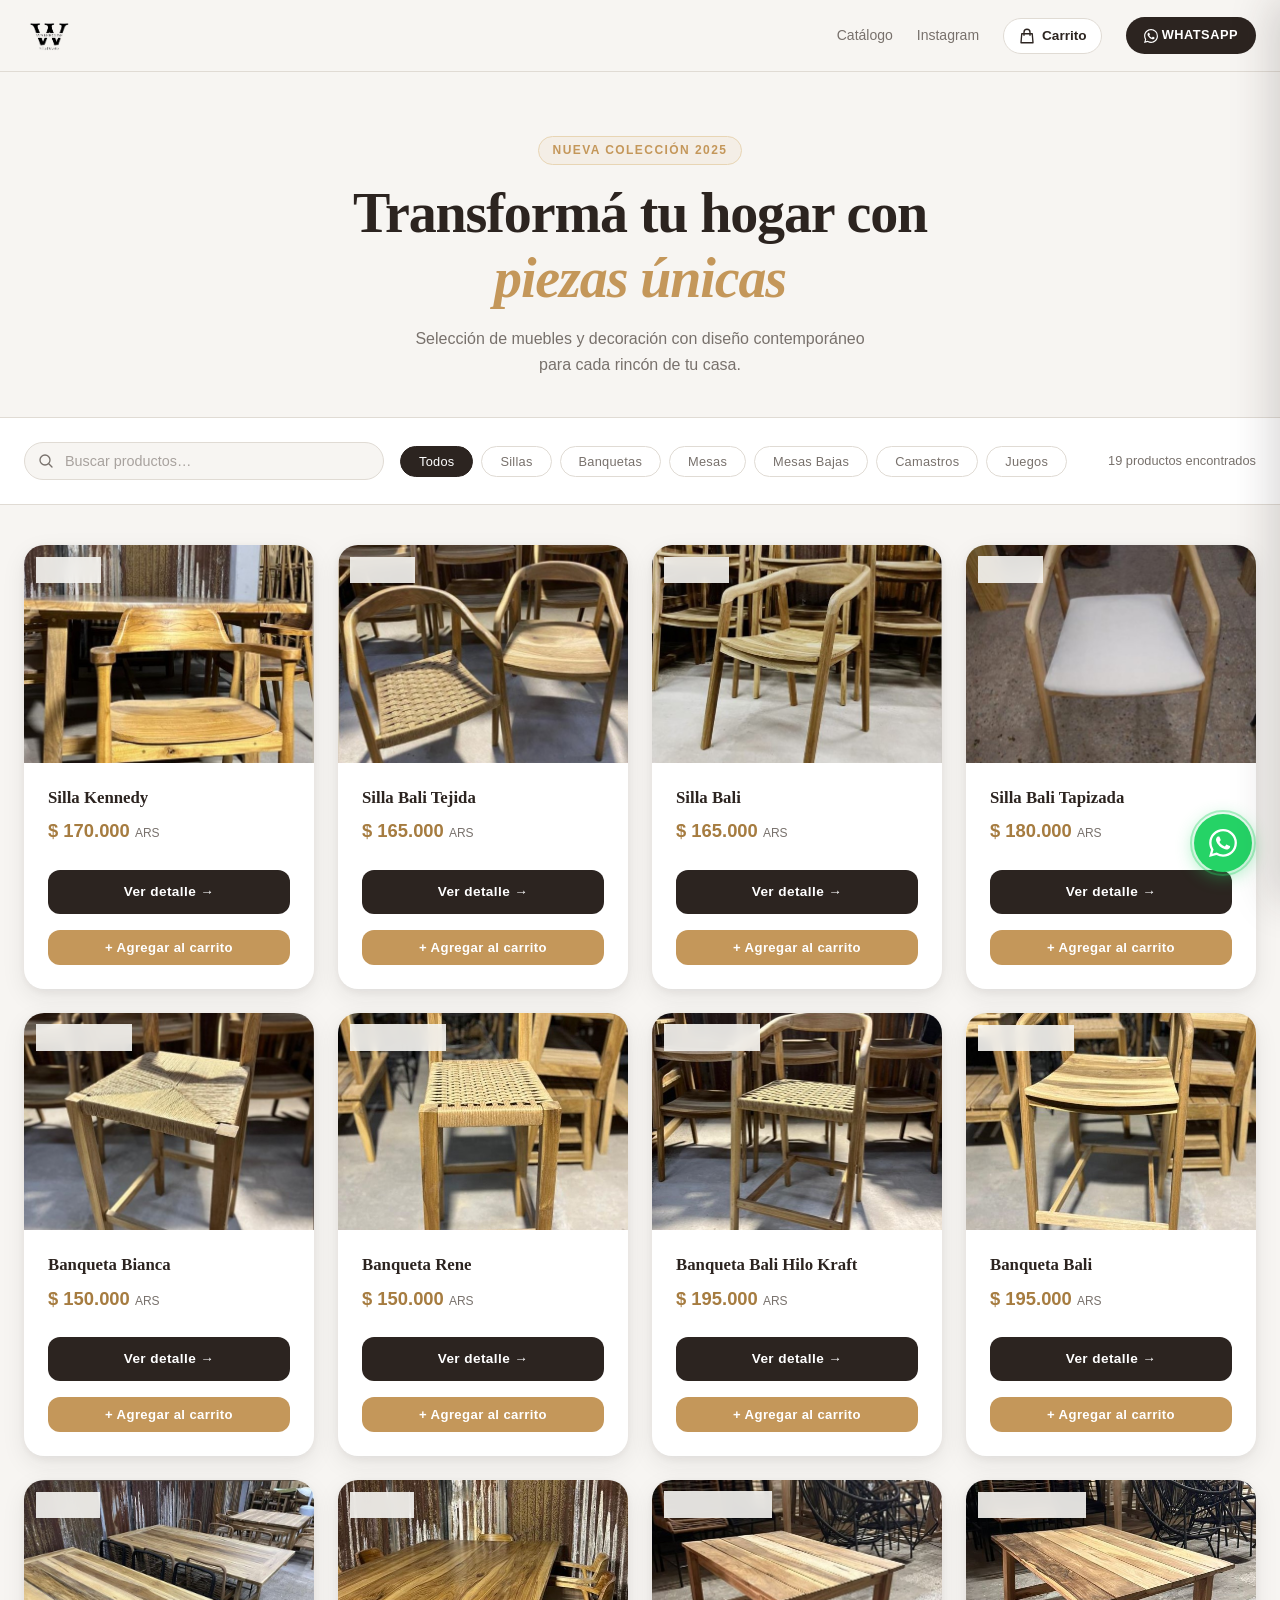
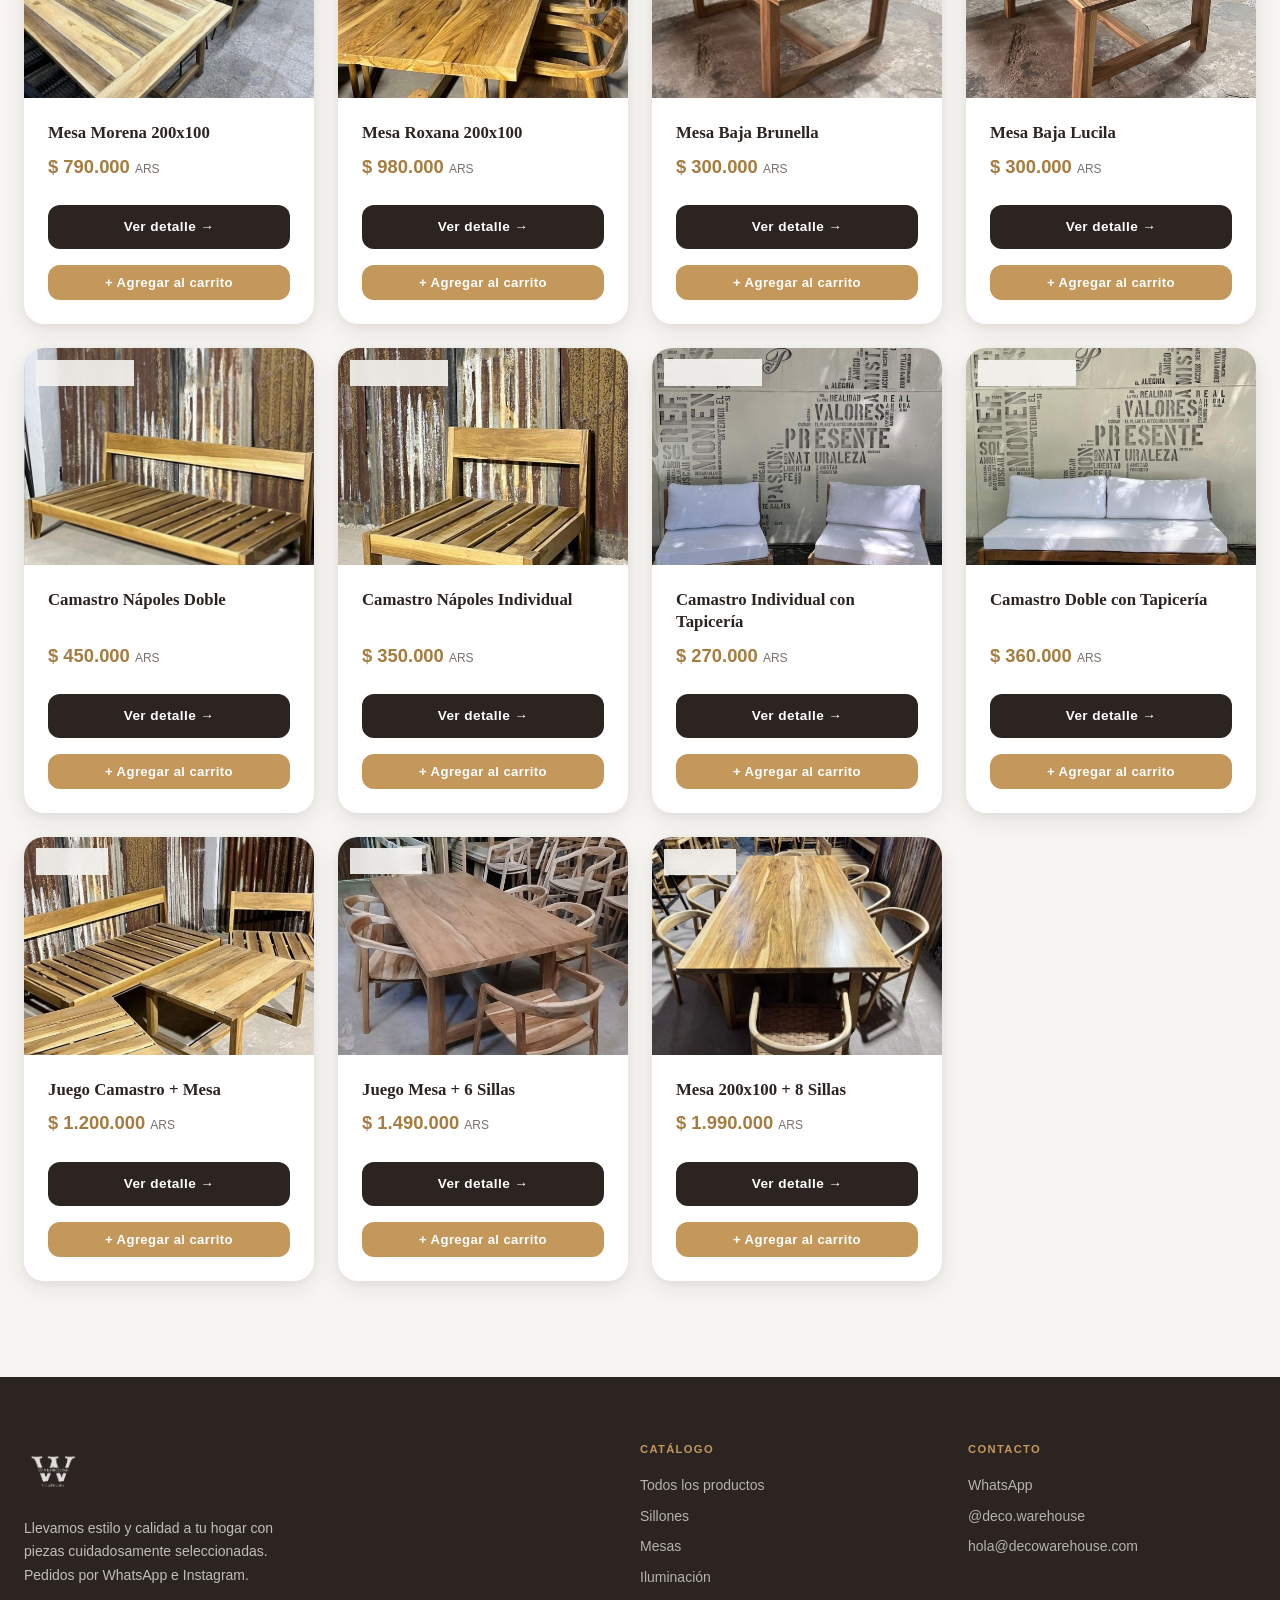
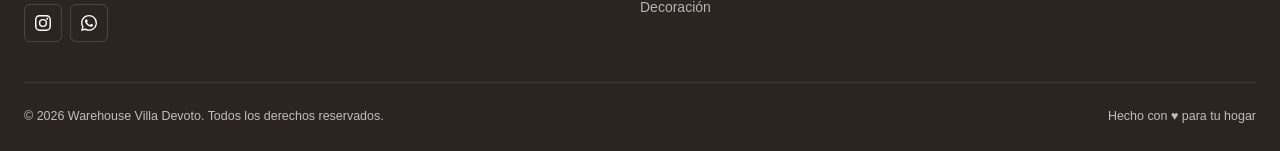
==== commit 7cfac56f: "Descripción del cambio" ====
--- a/index.html
+++ b/index.html
@@ -94,7 +94,7 @@
       <div class="footer-inner">
         <div class="footer-brand">
           <a href="index.html" class="site-logo">
-            <img src="logo.png" alt="Warehouse Villa Devoto" class="footer-logo-img">
+            <img src="images/logo/logo-removebg-preview.png" alt="Warehouse Villa Devoto" class="footer-logo-img">
           </a>
           <p class="footer-desc">
             Llevamos estilo y calidad a tu hogar con piezas cuidadosamente seleccionadas. Pedidos por WhatsApp e Instagram.
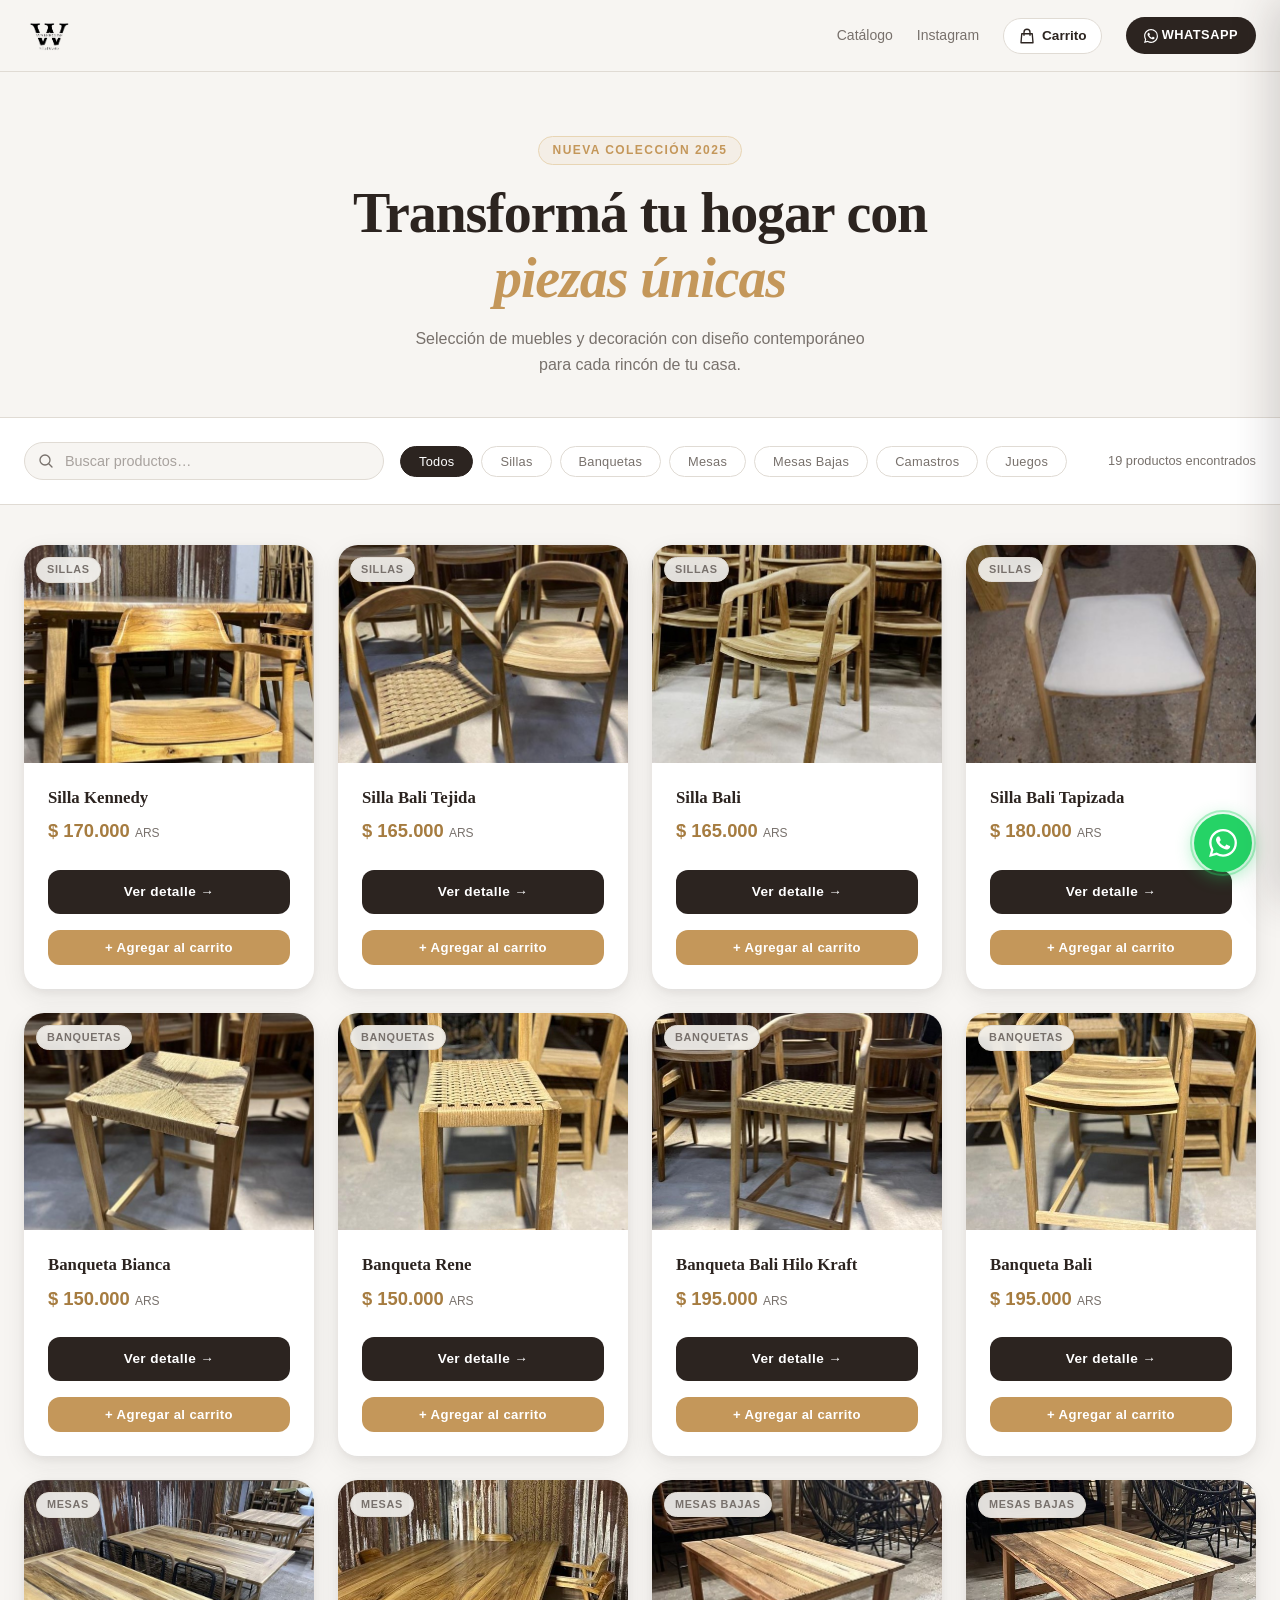
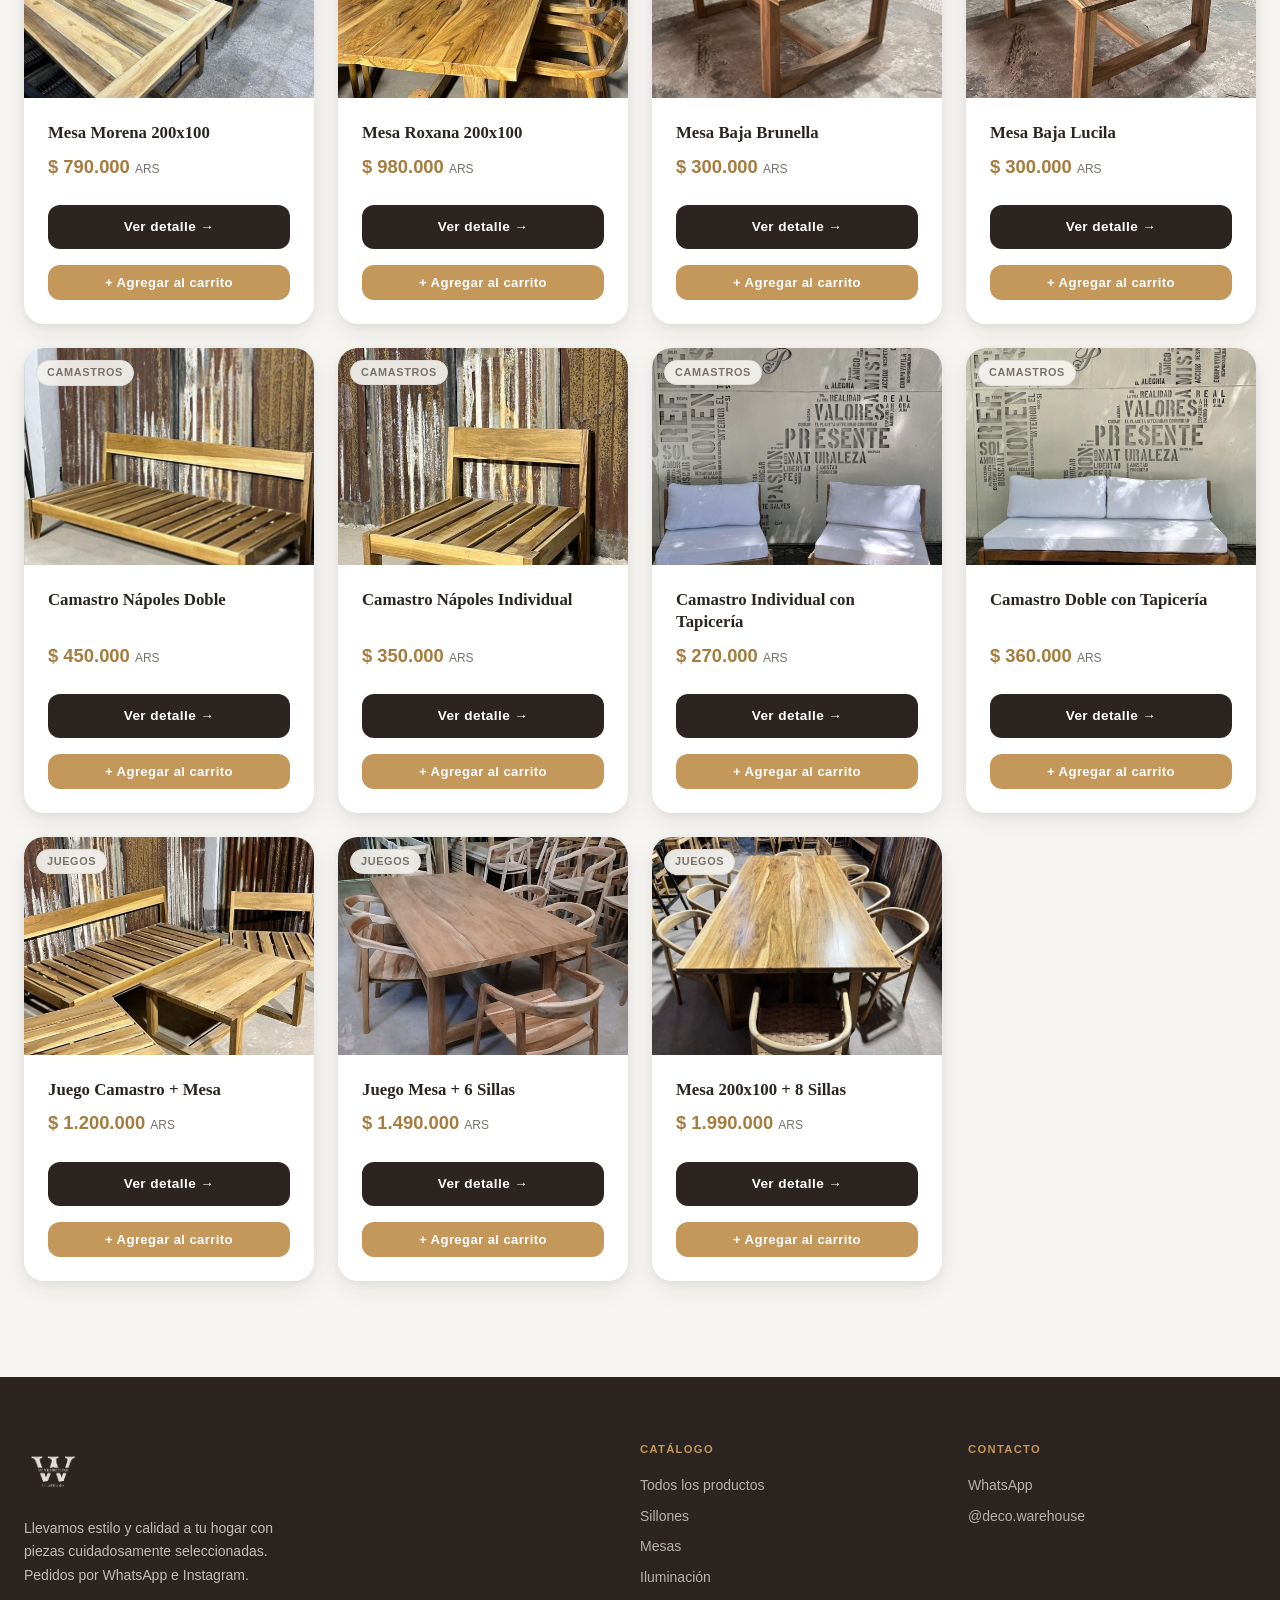
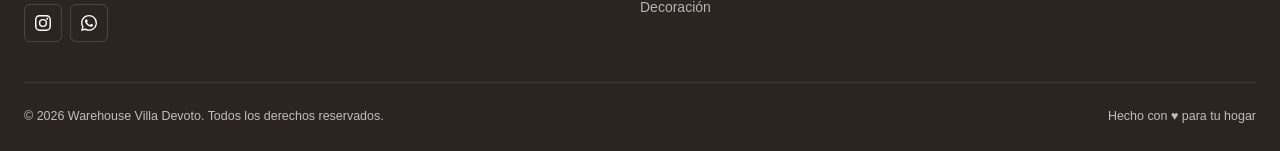
==== commit c8a0033c: "Eliminar email" ====
--- a/index.html
+++ b/index.html
@@ -123,7 +123,7 @@
           <nav class="footer-links">
             <a href="https://wa.me/5491161507530" target="_blank" rel="noopener">WhatsApp</a>
             <a href="https://www.instagram.com/deco.warehouse" target="_blank" rel="noopener">@deco.warehouse</a>
-            <a href="mailto:hola@decowarehouse.com">hola@decowarehouse.com</a>
+            <!-- <a href="mailto:hola@decowarehouse.com">hola@decowarehouse.com</a> -->
           </nav>
         </div>
       </div>
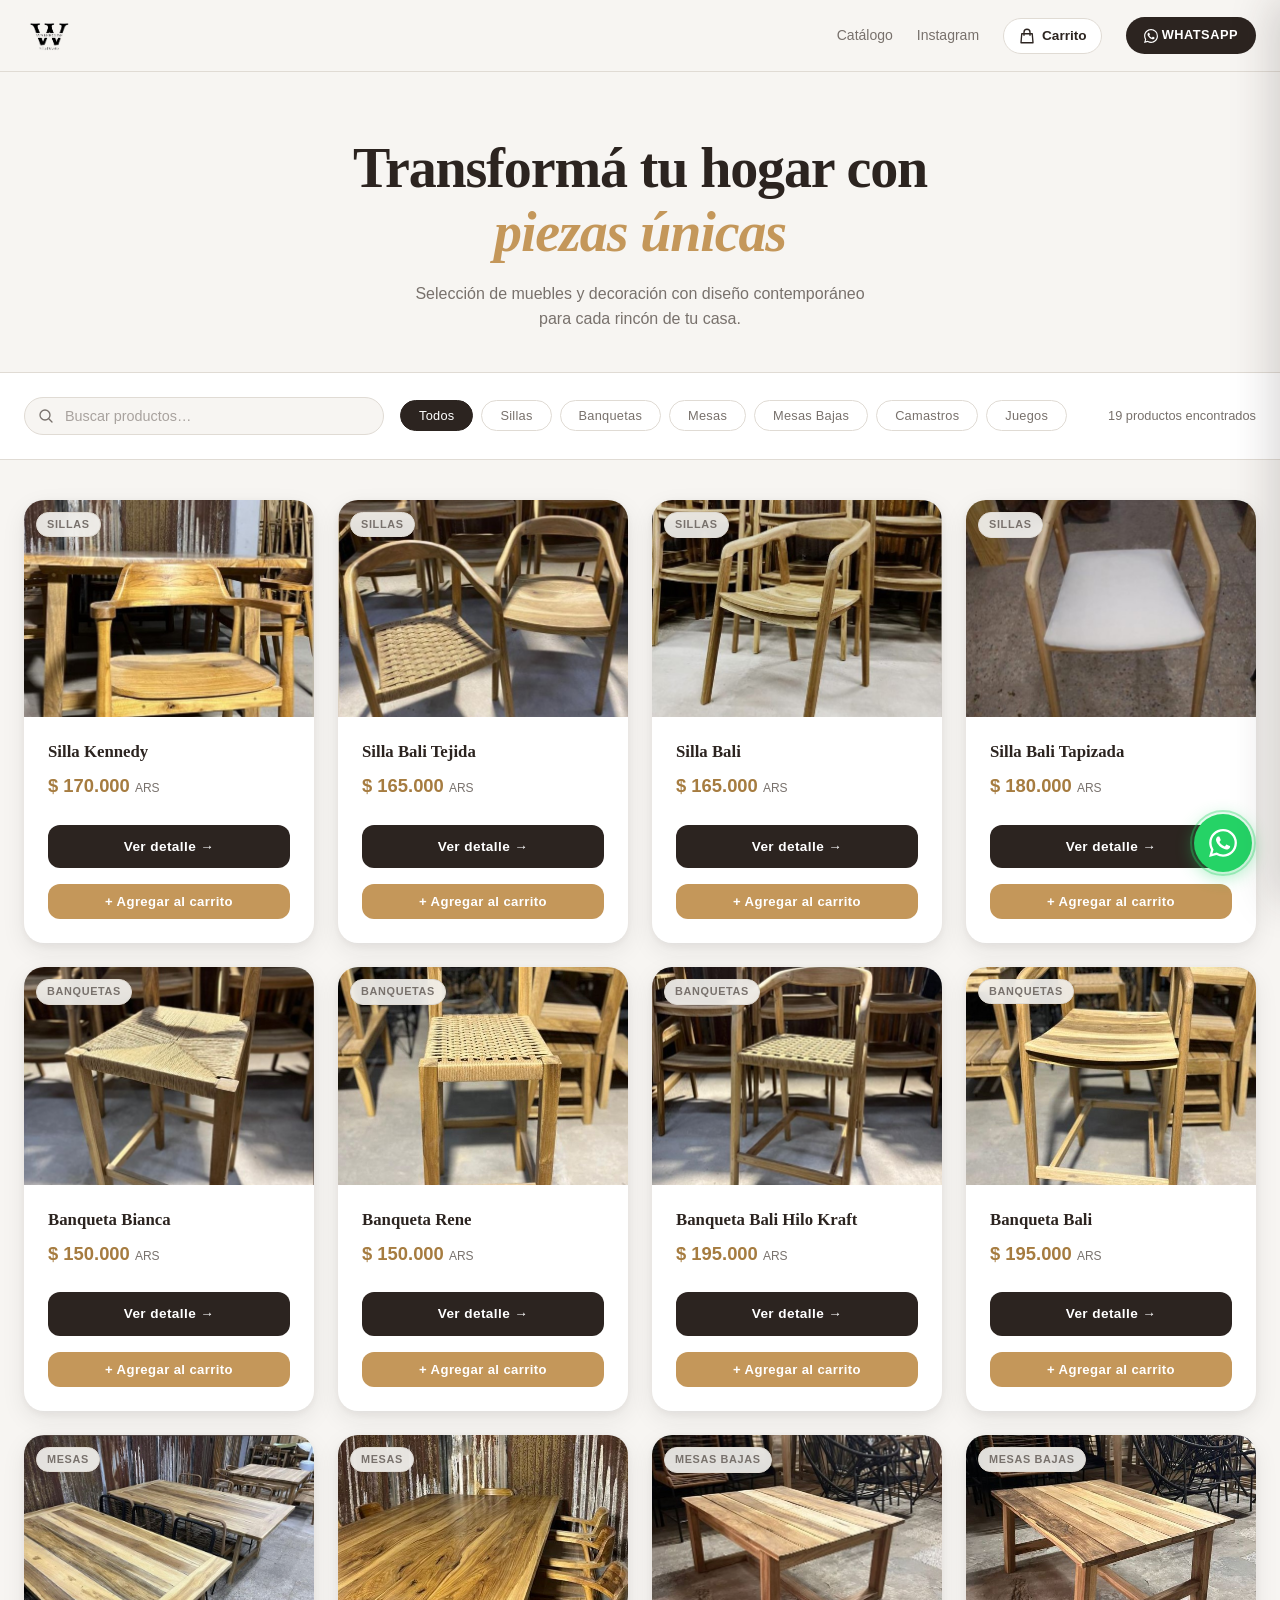
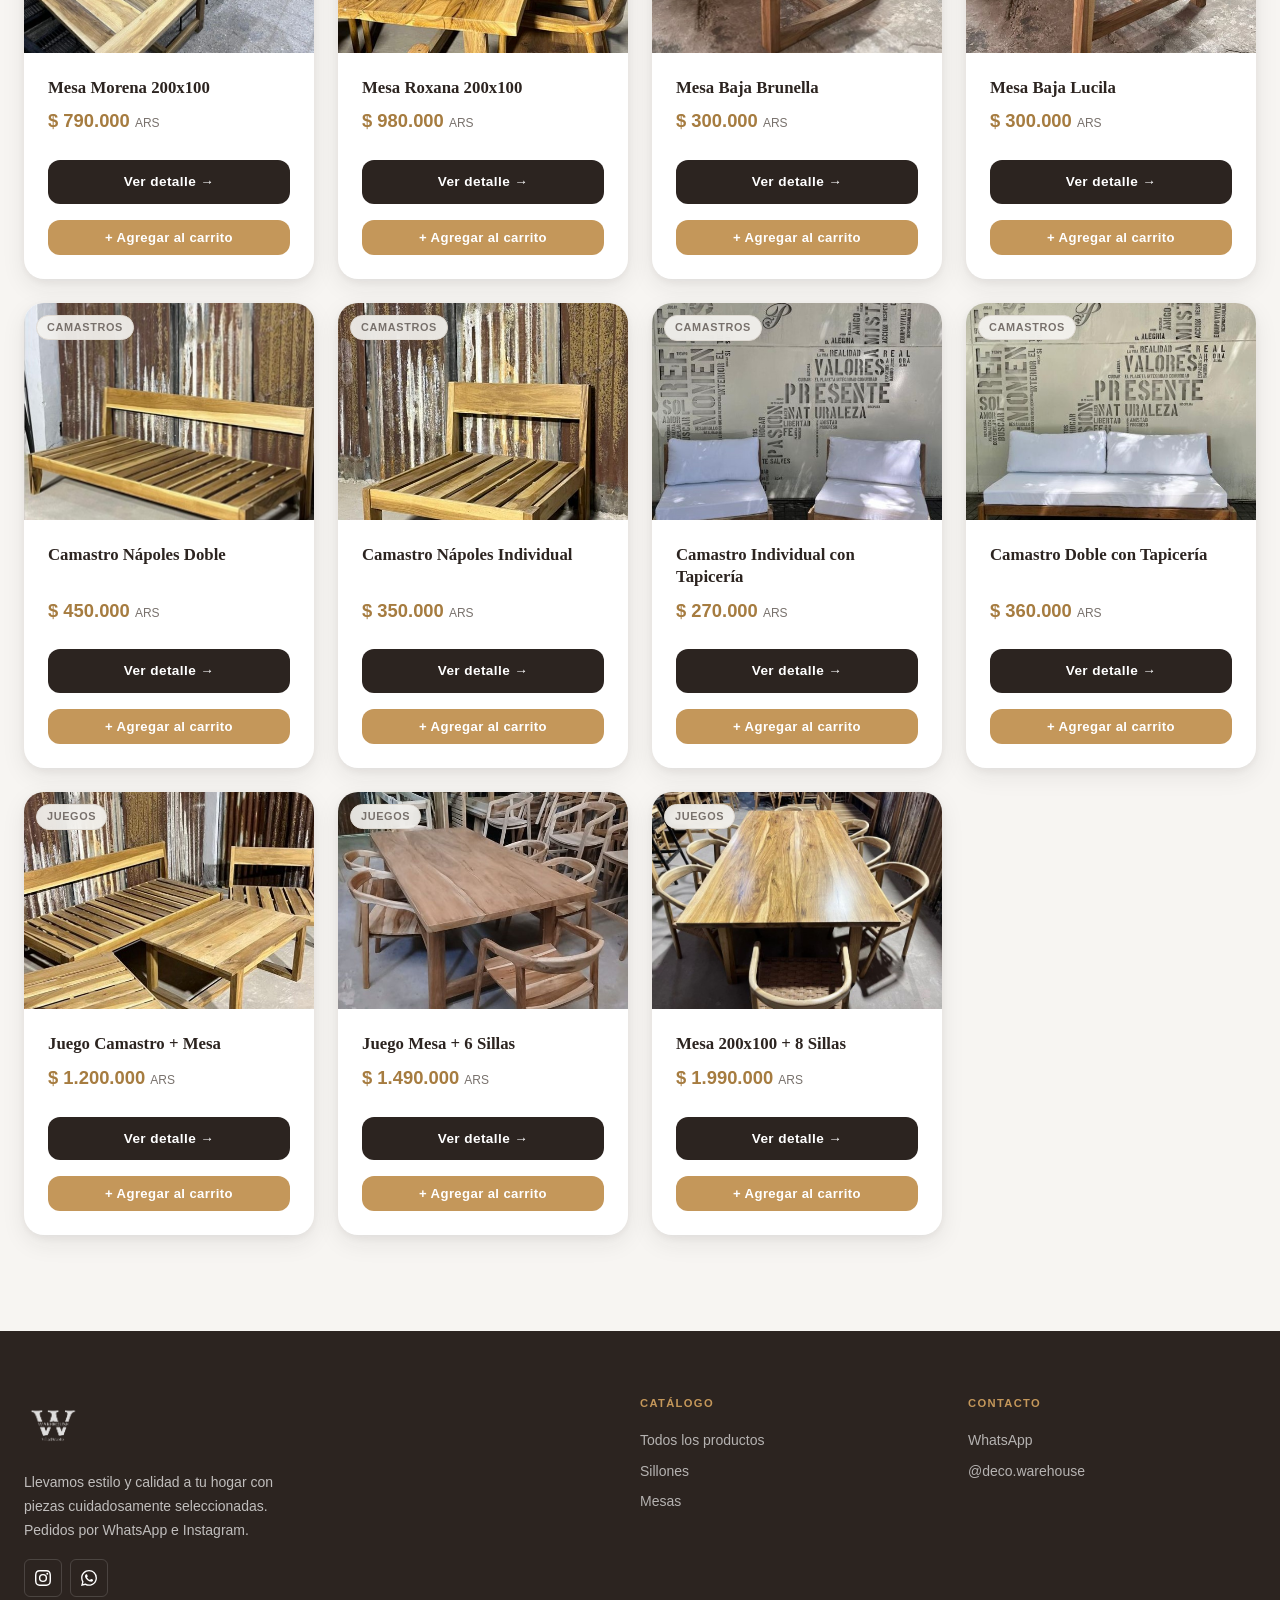
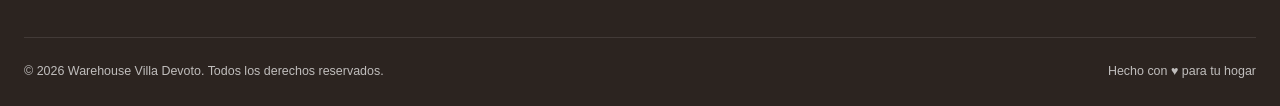
==== commit 93aedc40: "Modificar año" ====
--- a/index.html
+++ b/index.html
@@ -52,7 +52,7 @@
     <!-- ══ HERO ══ -->
     <section class="hero">
       <div class="container">
-        <p class="hero-eyebrow">Nueva colección 2025</p>
+        <!-- <p class="hero-eyebrow">Nueva colección 2025</p> -->
         <h1 class="hero-title">Transformá tu hogar con <em>piezas únicas</em></h1>
         <p class="hero-subtitle">
           Selección de muebles y decoración con diseño contemporáneo para cada rincón de tu casa.
@@ -114,8 +114,6 @@
             <a href="index.html">Todos los productos</a>
             <a href="index.html">Sillones</a>
             <a href="index.html">Mesas</a>
-            <a href="index.html">Iluminación</a>
-            <a href="index.html">Decoración</a>
           </nav>
         </div>
         <div>
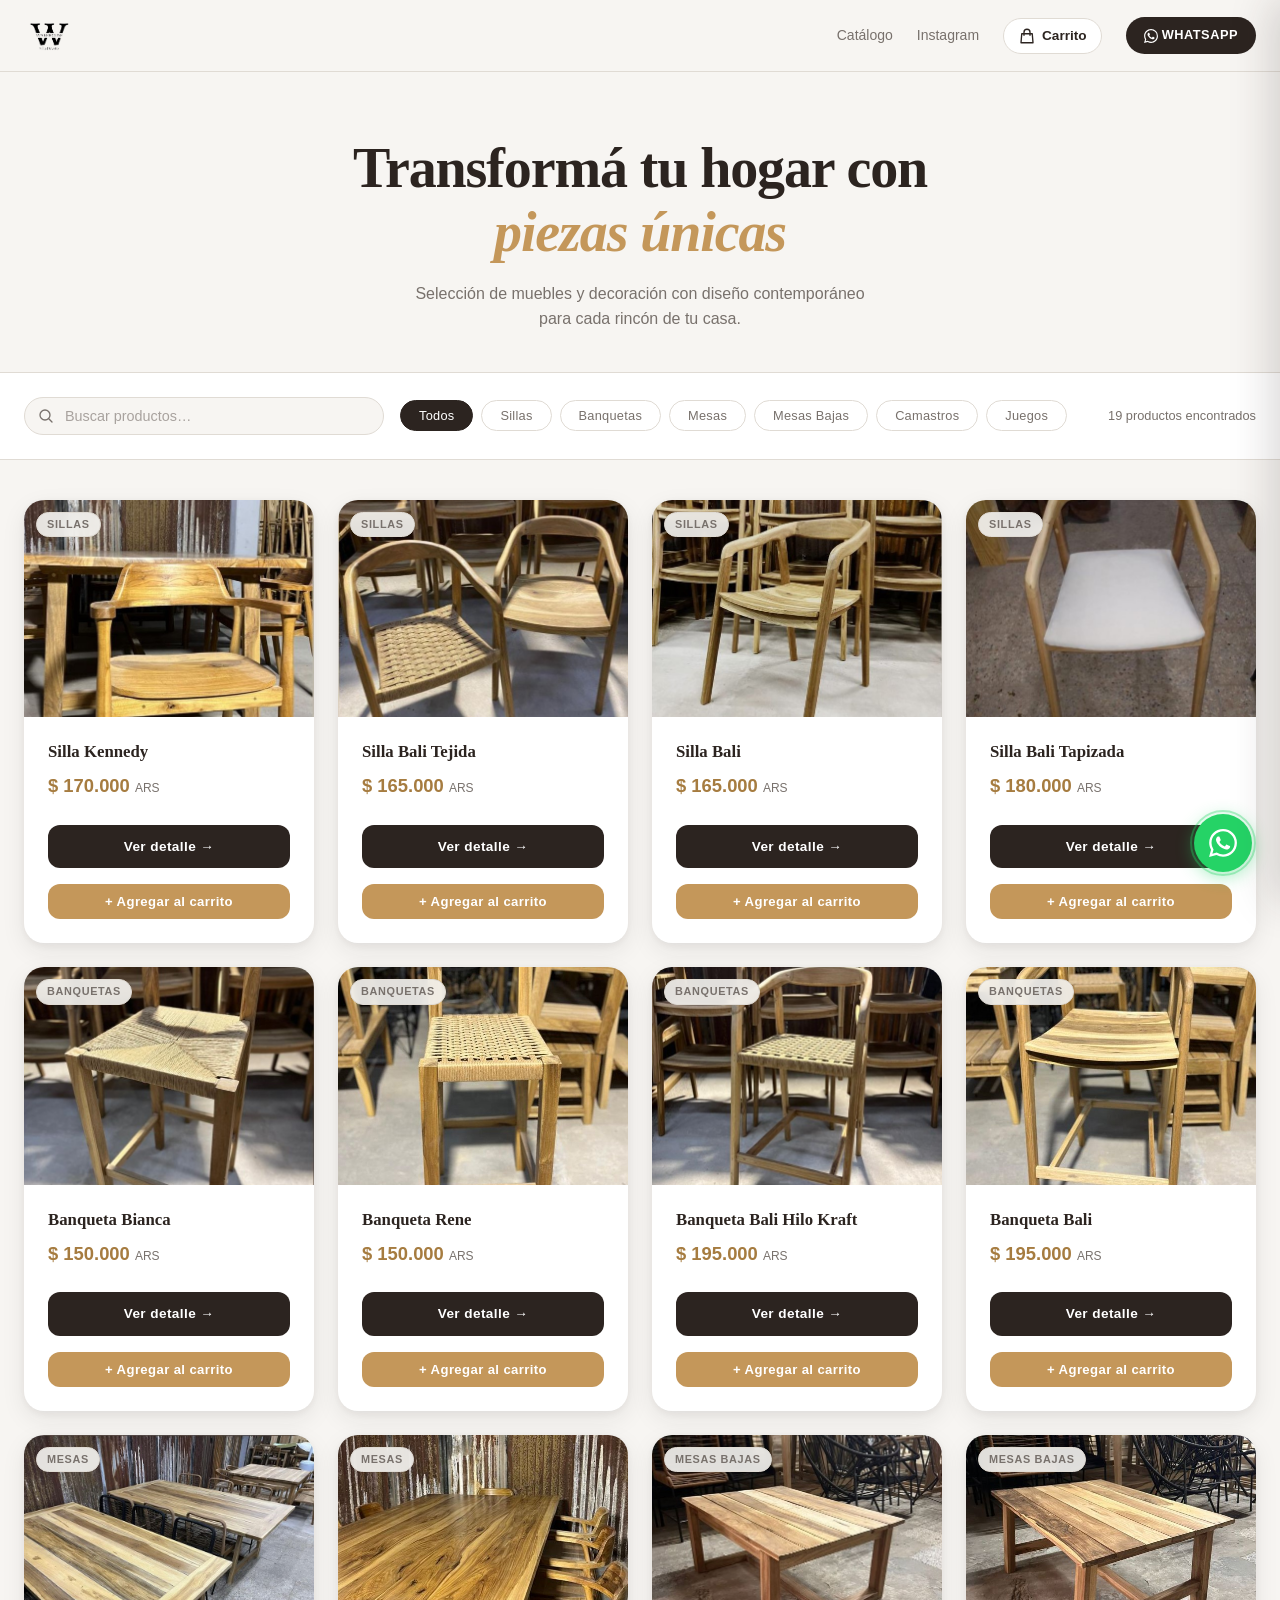
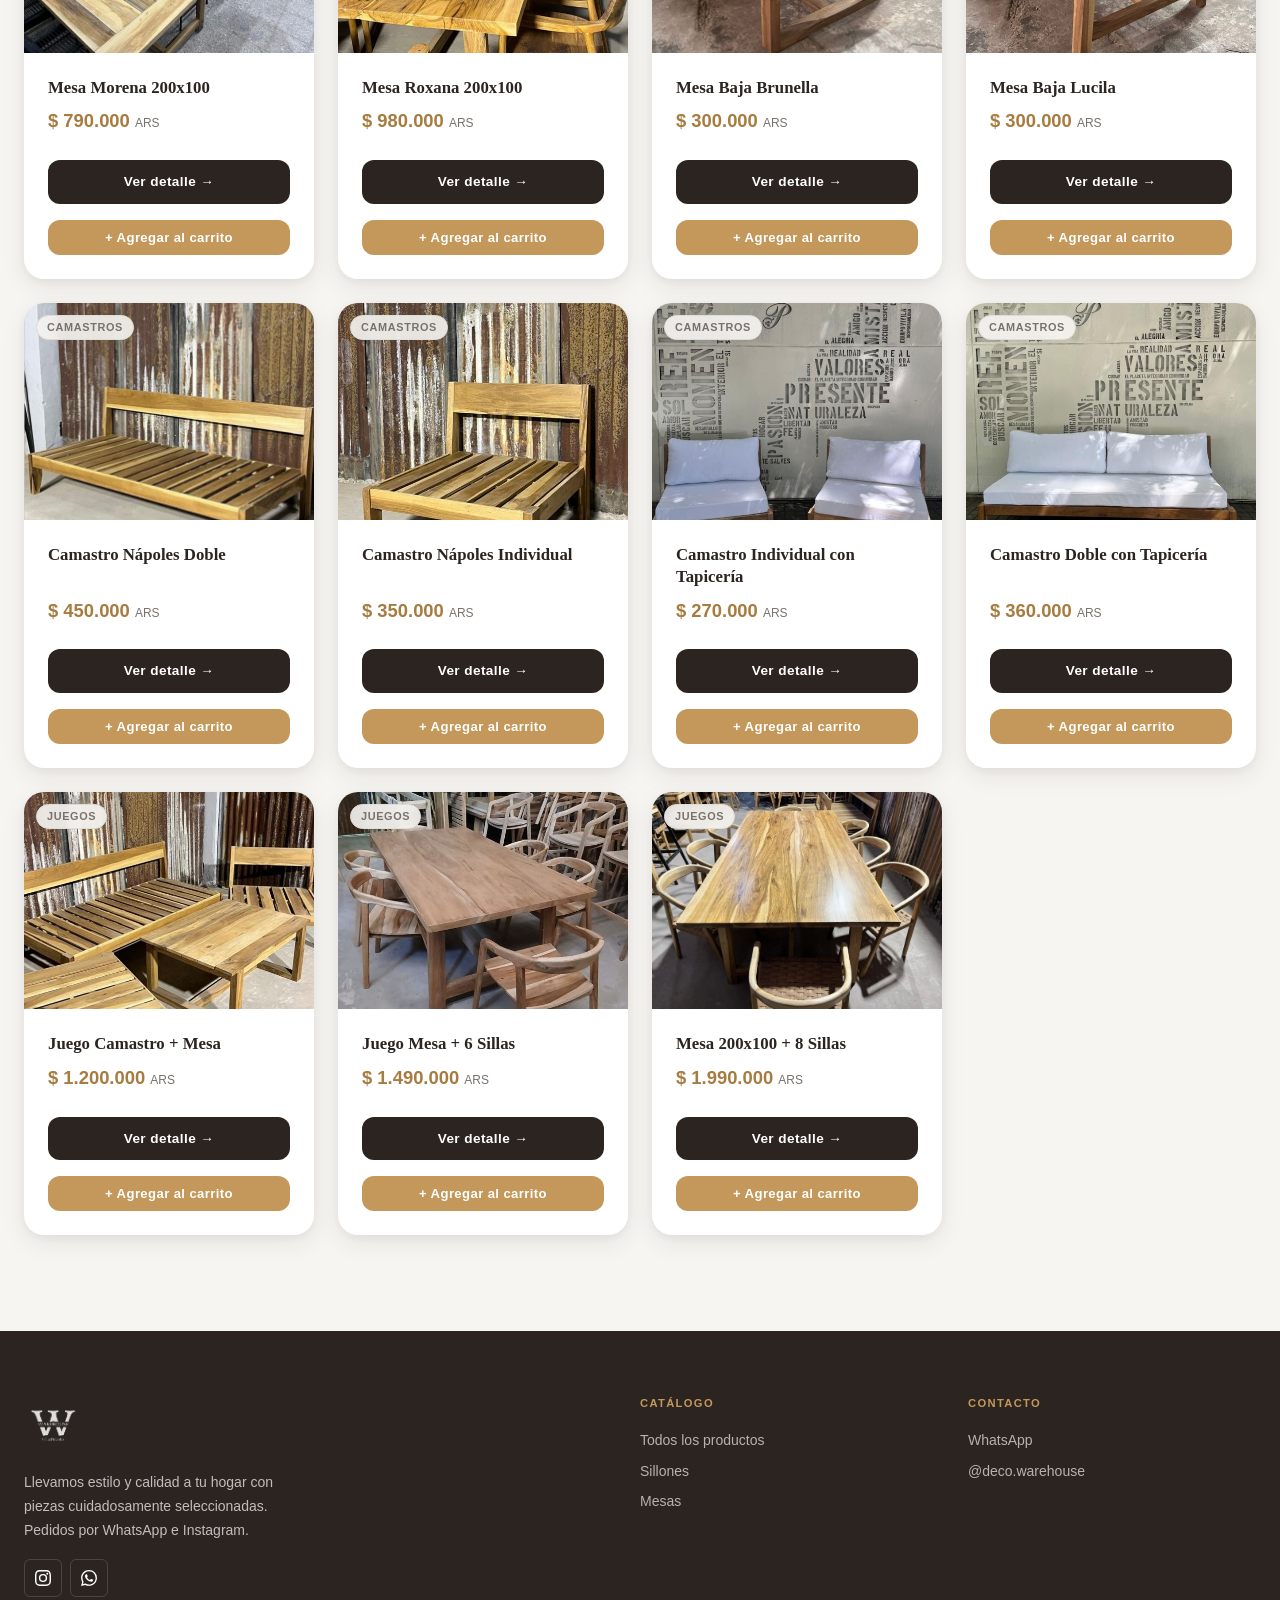
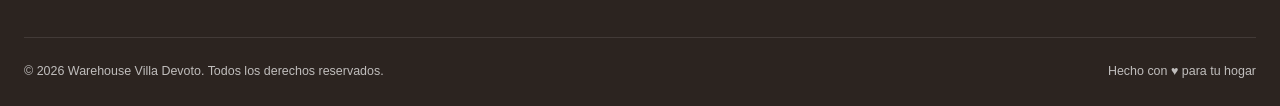
==== commit d1ca838b: "Corrección error carrito y nuevo botón vaciar carrito" ====
--- a/index.html
+++ b/index.html
@@ -165,6 +165,7 @@
         Confirmar pedido por WhatsApp
       </button>
       <p class="cart-note">Te enviamos los detalles del pago y envío por chat</p>
+      <button id="cart-clear" class="btn-vaciar">Vaciar carrito</button>
     </div>
   </aside>
 
--- a/style.css
+++ b/style.css
@@ -107,14 +107,12 @@
   gap: var(--space-sm);
   text-decoration: none;
 }
-/* Logo image (real logo) */
 .logo-img {
   height: 52px;
   width: auto;
   object-fit: contain;
   display: block;
 }
-/* Fallback mark (hidden when logo img loads) */
 .logo-mark {
   width: 38px;
   height: 38px;
@@ -425,6 +423,27 @@
   font-size: .72rem;
   color: var(--color-text-light);
   text-align: center;
+}
+
+/* ── BOTÓN VACIAR CARRITO ── */
+.btn-vaciar {
+  width: 100%;
+  padding: 10px;
+  background: none;
+  border: 1.5px solid #e57373;
+  color: #c0392b;
+  border-radius: var(--radius-md);
+  font-size: .82rem;
+  font-weight: 600;
+  letter-spacing: .02em;
+  cursor: pointer;
+  transition: background var(--transition-fast), color var(--transition-fast), border-color var(--transition-fast);
+  font-family: var(--font-body);
+}
+.btn-vaciar:hover {
+  background: #c0392b;
+  border-color: #c0392b;
+  color: #fff;
 }
 
 /* Add to cart button */
